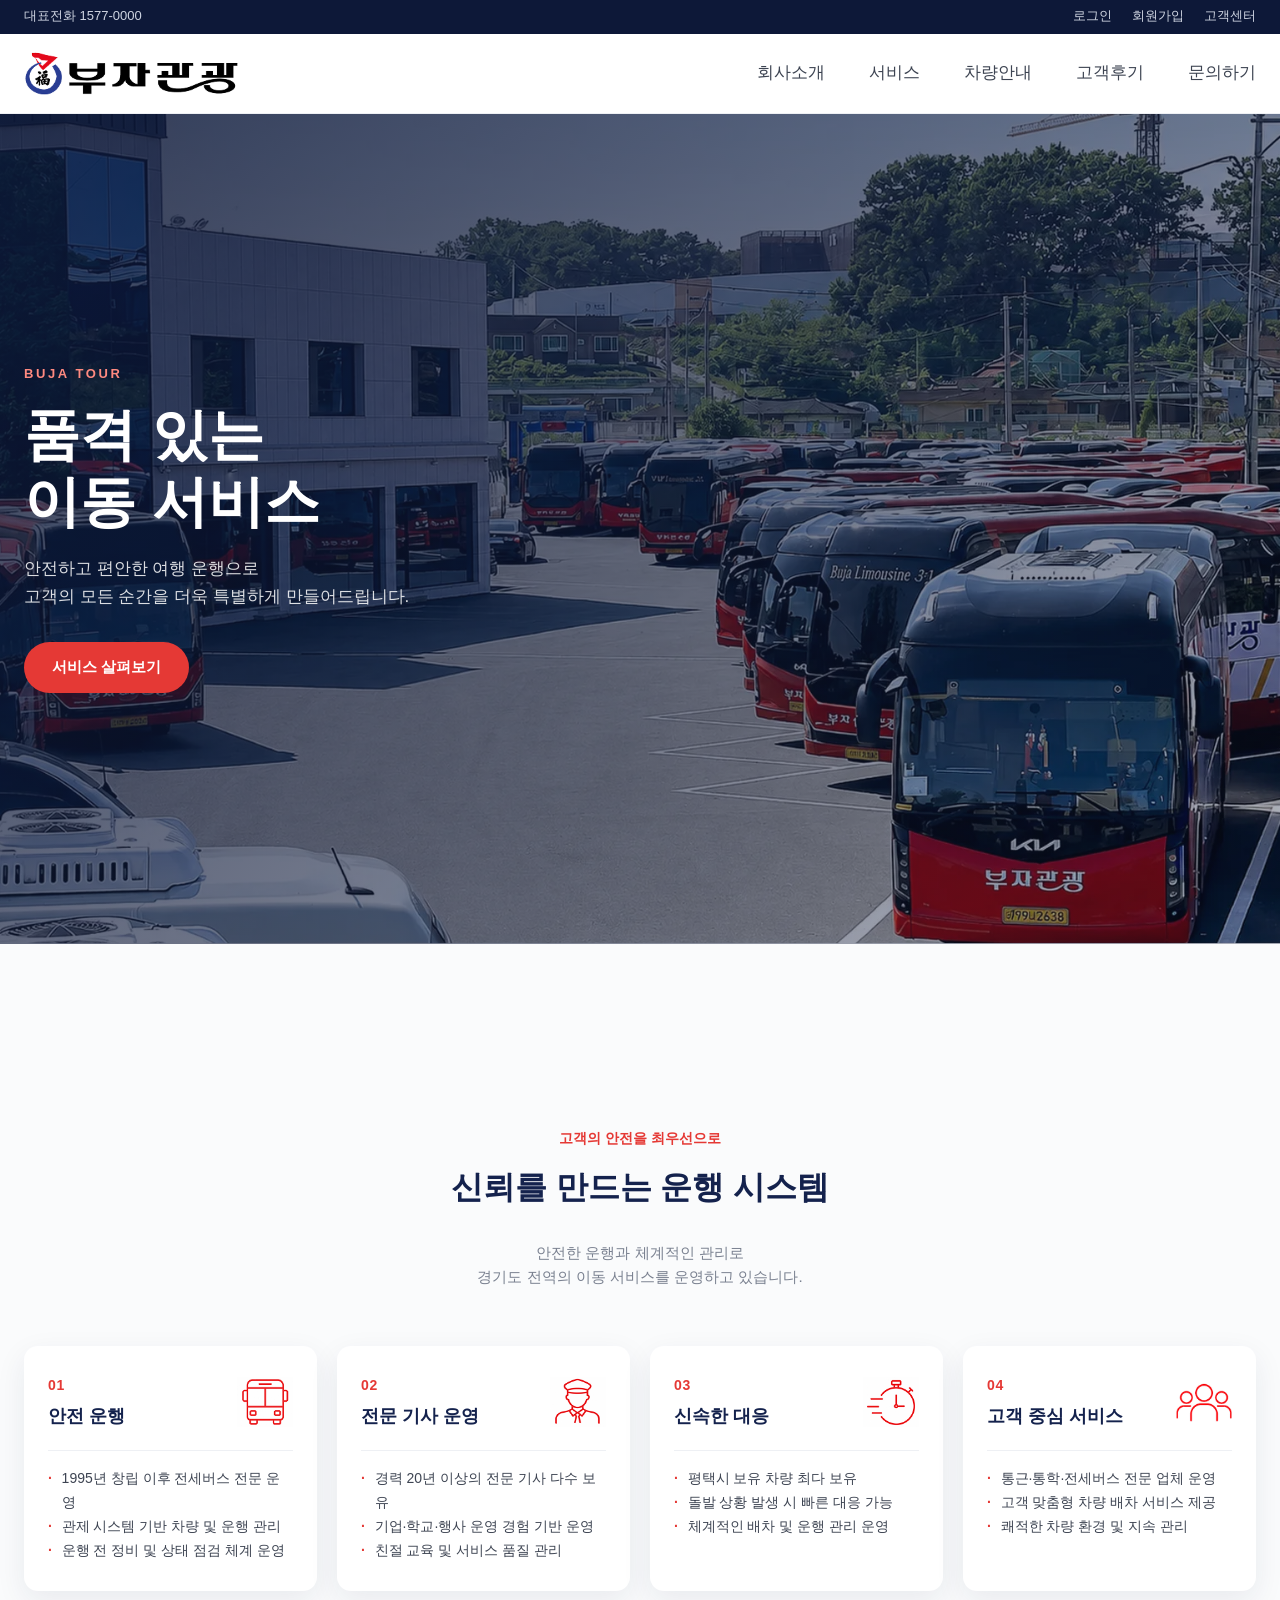
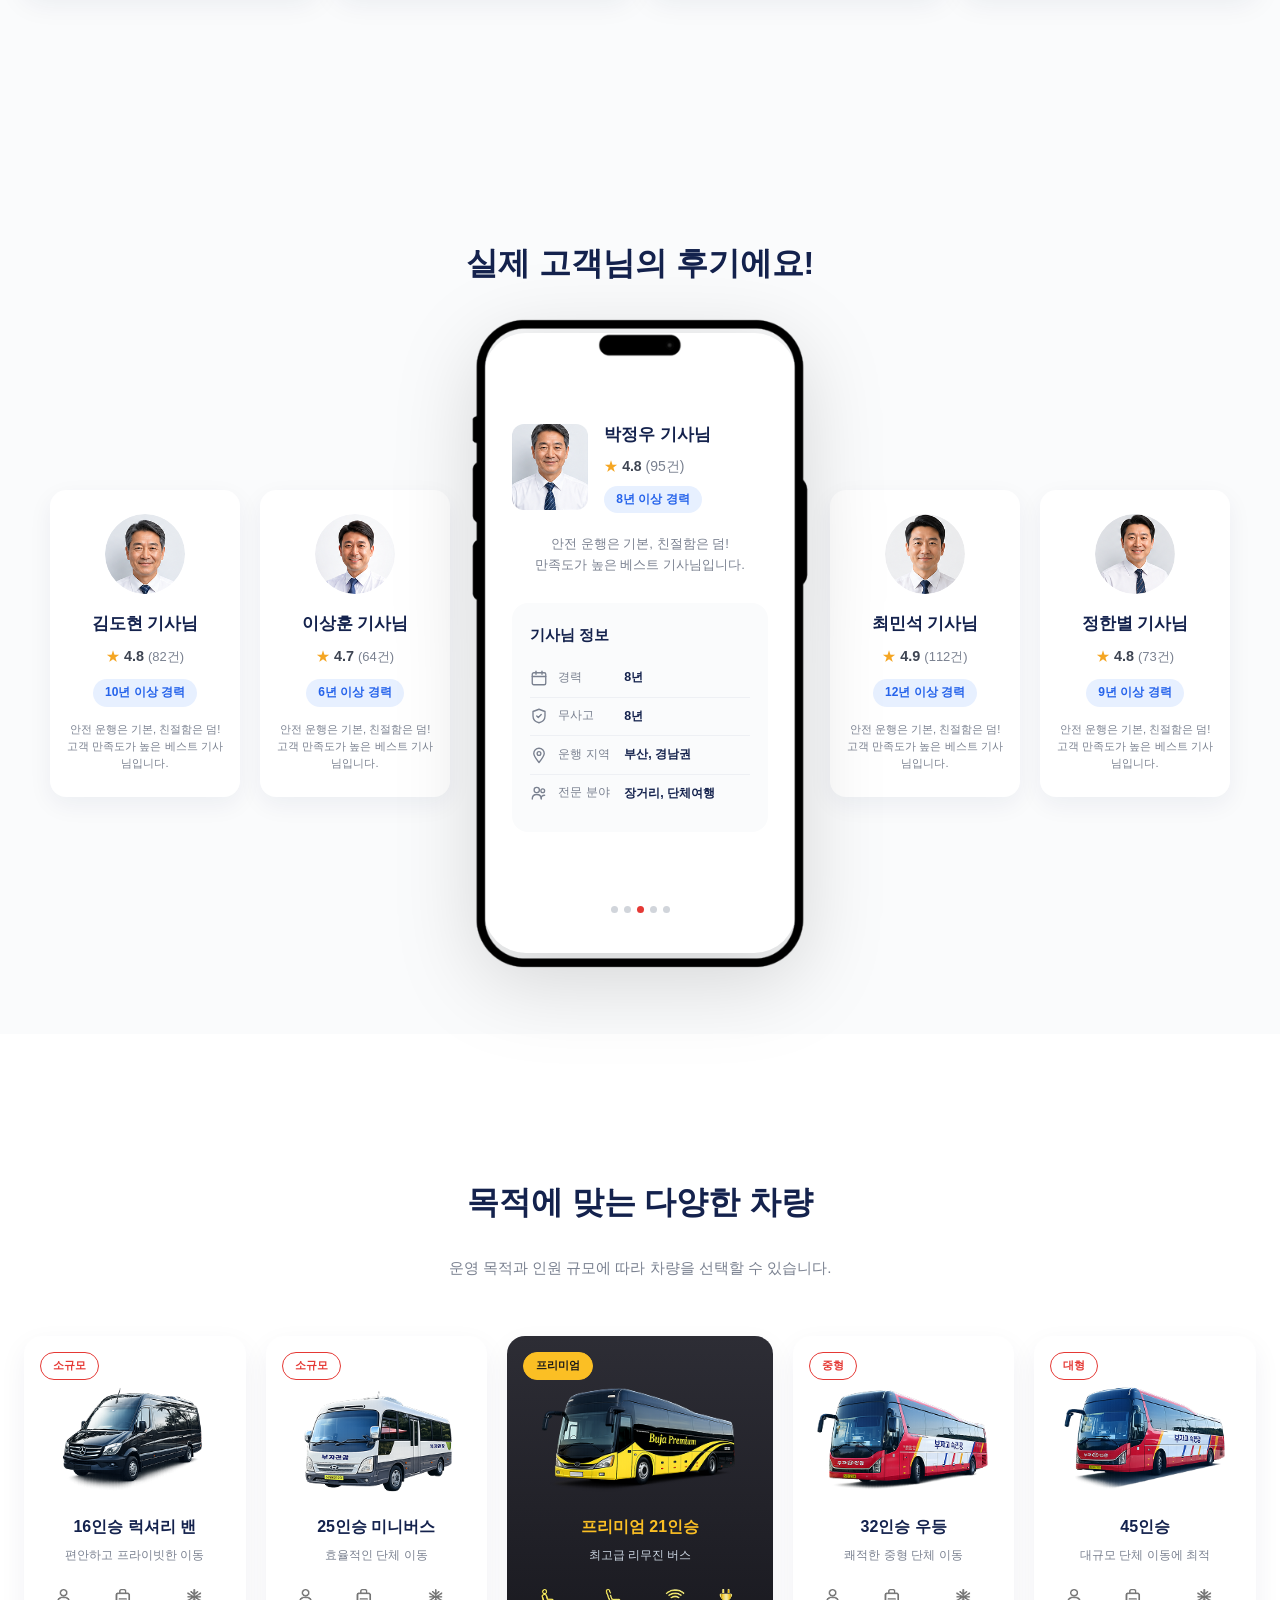
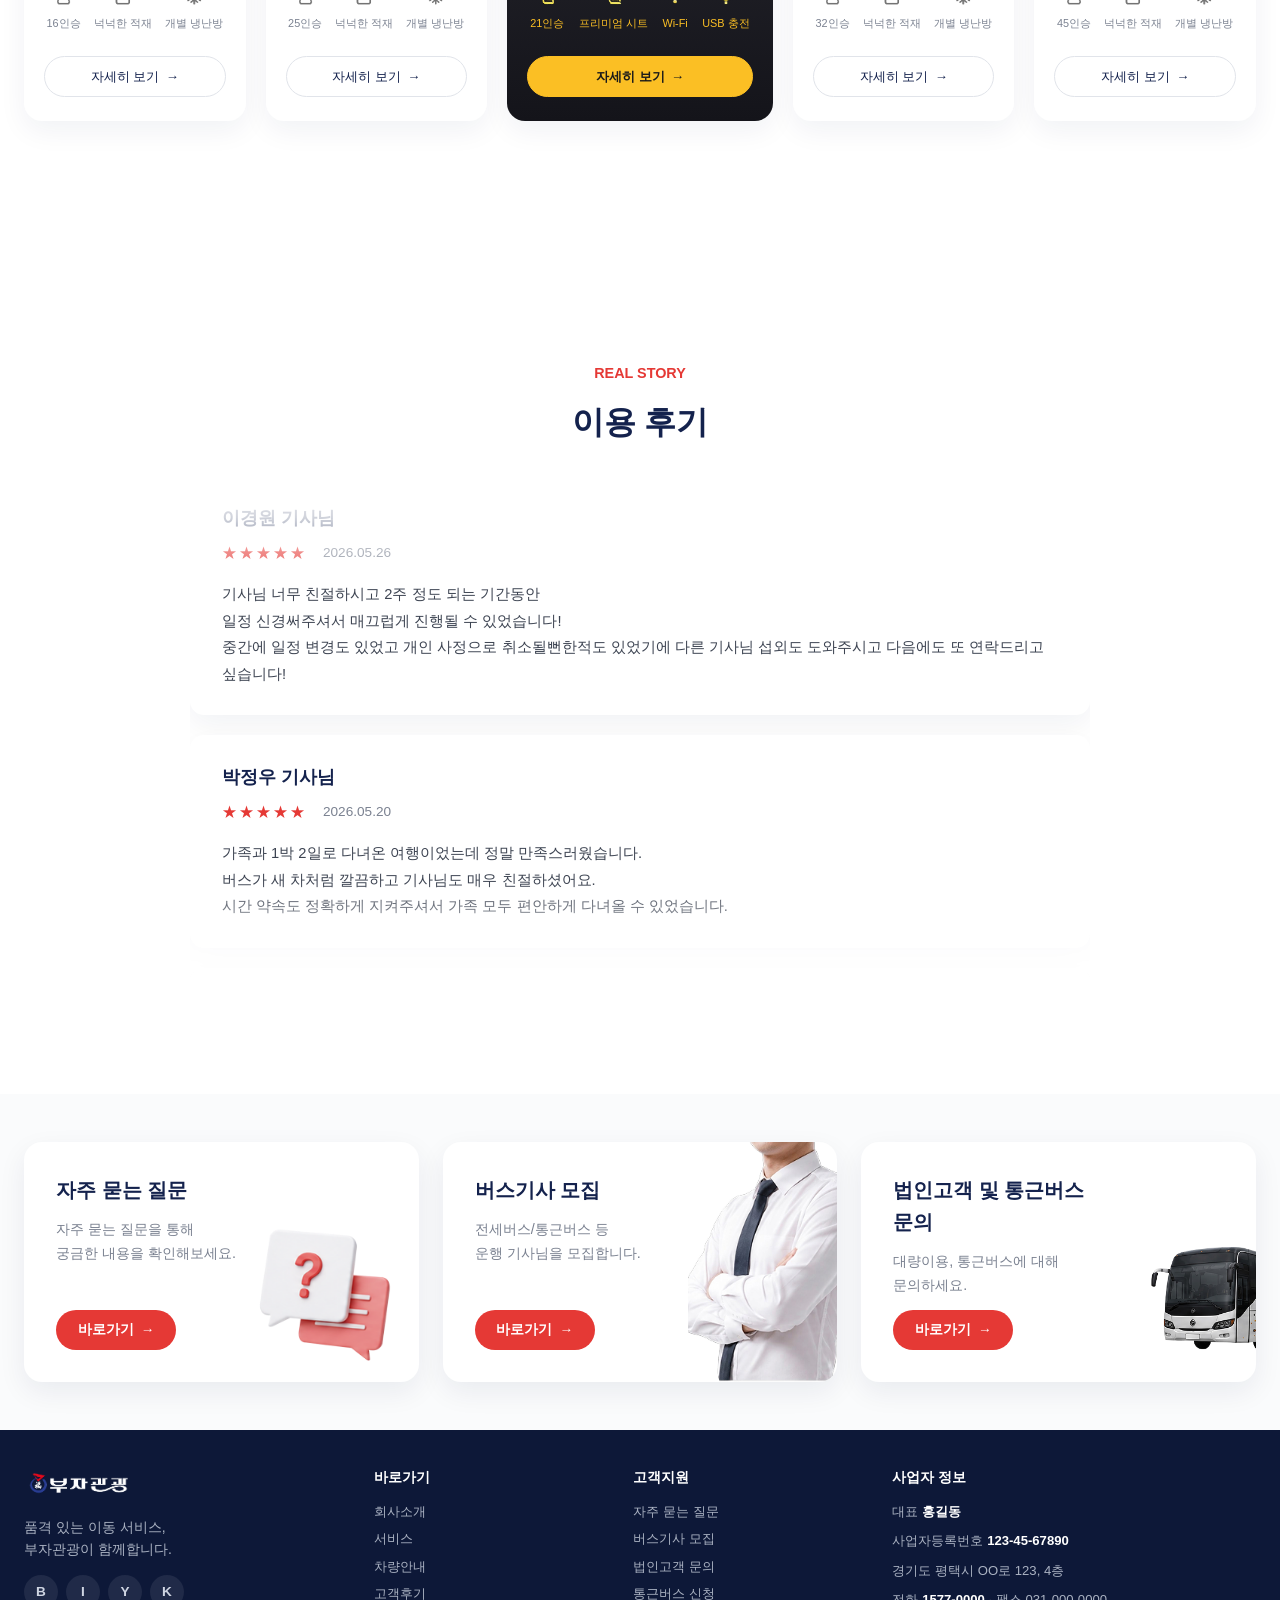
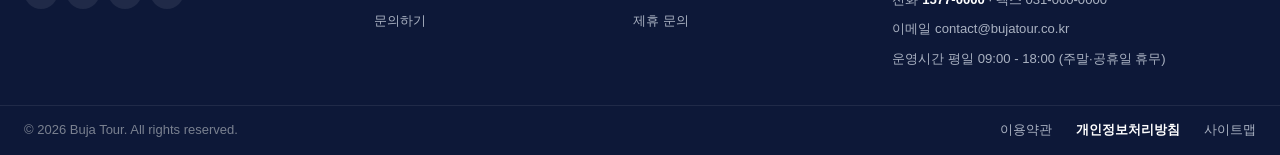
==== index.html @ 46ed63e6 "Optimize images: convert large PNGs to WebP Reduces total image payload from ~7.7MB to ~956KB (~88% " ====
<!DOCTYPE html>
<html lang="ko">
<head>
  <meta charset="UTF-8">
  <meta name="viewport" content="width=device-width, initial-scale=1.0">
  <title>부자관광 | 품격 있는 이동 서비스</title>
  <link rel="stylesheet" href="css/style.css">
</head>
<body>

  <!-- Top utility bar -->
  <div class="topbar">
    <div class="topbar__inner">
      <span class="topbar__phone">대표전화 1577-0000</span>
      <ul class="topbar__menu">
        <li><a href="login.html">로그인</a></li>
        <li><a href="signup.html">회원가입</a></li>
        <li><a href="#">고객센터</a></li>
      </ul>
    </div>
  </div>

  <!-- Main header / Nav -->
  <header class="site-header">
    <div class="site-header__inner">
      <a href="index.html" class="site-header__brand">
        <img src="assets/logo_img.png" alt="부자관광">
      </a>
      <nav class="nav">
        <ul class="nav__menu">
          <li><a href="about.html" class="nav__link">회사소개</a></li>
          <li><a href="#service" class="nav__link">서비스</a></li>
          <li><a href="#fleet" class="nav__link">차량안내</a></li>
          <li><a href="#review" class="nav__link">고객후기</a></li>
          <li><a href="contact.html" class="nav__link">문의하기</a></li>
        </ul>
      </nav>
    </div>
  </header>

  <main>
    <!-- 1) Hero -->
    <section class="hero" id="about">
      <div class="hero__bg">
        <img src="assets/hero_img.webp" alt="">
      </div>
      <div class="hero__overlay"></div>
      <div class="hero__content">
        <p class="hero__eyebrow">BUJA TOUR</p>
        <h1 class="hero__title">품격 있는 <br>이동 서비스</h1>
        <p class="hero__subtitle">
          안전하고 편안한 여행 운행으로<br>
          고객의 모든 순간을 더욱 특별하게 만들어드립니다.
        </p>
        <a href="#service" class="btn btn--primary">서비스 살펴보기</a>
      </div>
    </section>

    <!-- 2) System / Trust -->
    <section class="section section--light" id="service">
      <div class="container">
        <p class="section__eyebrow">고객의 안전을 최우선으로</p>
        <h2 class="section__title">신뢰를 만드는 운행 시스템</h2>
        <p class="section__lead">
          안전한 운행과 체계적인 관리로<br>
          경기도 전역의 이동 서비스를 운영하고 있습니다.
        </p>

        <div class="features">
          <article class="feature">
            <div class="feature__head">
              <div>
                <span class="feature__num">01</span>
                <h3 class="feature__title">안전 운행</h3>
              </div>
              <img class="feature__icon" src="assets/icon_1.png" alt="">
            </div>
            <ul class="feature__list">
              <li>1995년 창립 이후 전세버스 전문 운영</li>
              <li>관제 시스템 기반 차량 및 운행 관리</li>
              <li>운행 전 정비 및 상태 점검 체계 운영</li>
            </ul>
          </article>

          <article class="feature">
            <div class="feature__head">
              <div>
                <span class="feature__num">02</span>
                <h3 class="feature__title">전문 기사 운영</h3>
              </div>
              <img class="feature__icon" src="assets/icon_2.png" alt="">
            </div>
            <ul class="feature__list">
              <li>경력 20년 이상의 전문 기사 다수 보유</li>
              <li>기업·학교·행사 운영 경험 기반 운영</li>
              <li>친절 교육 및 서비스 품질 관리</li>
            </ul>
          </article>

          <article class="feature">
            <div class="feature__head">
              <div>
                <span class="feature__num">03</span>
                <h3 class="feature__title">신속한 대응</h3>
              </div>
              <img class="feature__icon" src="assets/icon_3.png" alt="">
            </div>
            <ul class="feature__list">
              <li>평택시 보유 차량 최다 보유</li>
              <li>돌발 상황 발생 시 빠른 대응 가능</li>
              <li>체계적인 배차 및 운행 관리 운영</li>
            </ul>
          </article>

          <article class="feature">
            <div class="feature__head">
              <div>
                <span class="feature__num">04</span>
                <h3 class="feature__title">고객 중심 서비스</h3>
              </div>
              <img class="feature__icon" src="assets/icon_4.png" alt="">
            </div>
            <ul class="feature__list">
              <li>통근·통학·전세버스 전문 업체 운영</li>
              <li>고객 맞춤형 차량 배차 서비스 제공</li>
              <li>쾌적한 차량 환경 및 지속 관리</li>
            </ul>
          </article>
        </div>
      </div>
    </section>

    <!-- 3) Reviews -->
    <section class="section section--light" id="drivers">
      <div class="container">
        <h2 class="section__title">실제 고객님의 후기에요!</h2>

        <div class="drivers" data-drivers>
          <article class="driver-card" data-side="0">
            <img class="driver-card__avatar" alt="">
            <h3 class="driver-card__name"></h3>
            <div class="driver-card__rating"></div>
            <span class="driver-card__badge"></span>
            <p class="driver-card__text"></p>
          </article>

          <article class="driver-card" data-side="1">
            <img class="driver-card__avatar" alt="">
            <h3 class="driver-card__name"></h3>
            <div class="driver-card__rating"></div>
            <span class="driver-card__badge"></span>
            <p class="driver-card__text"></p>
          </article>

          <div class="phone" data-phone>
            <img class="phone__frame" src="assets/mockup.png" alt="">
            <div class="phone__screen">
              <div class="phone__top">
                <img class="phone__avatar" alt="">
                <div class="phone__info">
                  <h3 class="phone__name"></h3>
                  <div class="phone__rating"></div>
                  <span class="phone__badge"></span>
                </div>
              </div>
              <p class="phone__desc"></p>

              <div class="phone__details">
                <h4 class="phone__details-title">기사님 정보</h4>
                <ul class="phone__list">
                  <li>
                    <svg viewBox="0 0 24 24" fill="none" stroke="currentColor" stroke-width="1.8" stroke-linecap="round" stroke-linejoin="round"><rect x="3" y="5" width="18" height="16" rx="2"/><line x1="3" y1="10" x2="21" y2="10"/><line x1="8" y1="3" x2="8" y2="7"/><line x1="16" y1="3" x2="16" y2="7"/></svg>
                    <span class="label">경력</span>
                    <strong class="value" data-detail="career"></strong>
                  </li>
                  <li>
                    <svg viewBox="0 0 24 24" fill="none" stroke="currentColor" stroke-width="1.8" stroke-linecap="round" stroke-linejoin="round"><path d="M12 3 L20 6 V12 C20 17, 16 20, 12 21 C8 20, 4 17, 4 12 V6 Z"/><polyline points="9 12 11 14 15 10"/></svg>
                    <span class="label">무사고</span>
                    <strong class="value" data-detail="accident"></strong>
                  </li>
                  <li>
                    <svg viewBox="0 0 24 24" fill="none" stroke="currentColor" stroke-width="1.8" stroke-linecap="round" stroke-linejoin="round"><path d="M12 22 C8 17, 5 13, 5 10 A7 7 0 0 1 19 10 C19 13, 16 17, 12 22 Z"/><circle cx="12" cy="10" r="2.5"/></svg>
                    <span class="label">운행 지역</span>
                    <strong class="value" data-detail="area"></strong>
                  </li>
                  <li>
                    <svg viewBox="0 0 24 24" fill="none" stroke="currentColor" stroke-width="1.8" stroke-linecap="round" stroke-linejoin="round"><circle cx="9" cy="8" r="3.5"/><path d="M3 20 C3 16, 5 14, 9 14 C13 14, 15 16, 15 20"/><circle cx="17" cy="9" r="2.5"/><path d="M15 19 C15 16.5, 17 15, 19.5 15"/></svg>
                    <span class="label">전문 분야</span>
                    <strong class="value" data-detail="field"></strong>
                  </li>
                </ul>
              </div>

              <div class="phone__dots" data-dots></div>
            </div>
          </div>

          <article class="driver-card" data-side="2">
            <img class="driver-card__avatar" alt="">
            <h3 class="driver-card__name"></h3>
            <div class="driver-card__rating"></div>
            <span class="driver-card__badge"></span>
            <p class="driver-card__text"></p>
          </article>

          <article class="driver-card" data-side="3">
            <img class="driver-card__avatar" alt="">
            <h3 class="driver-card__name"></h3>
            <div class="driver-card__rating"></div>
            <span class="driver-card__badge"></span>
            <p class="driver-card__text"></p>
          </article>
        </div>
      </div>
    </section>

    <!-- 4) Fleet -->
    <section class="section" id="fleet">
      <div class="container">
        <h2 class="section__title">목적에 맞는 다양한 차량</h2>
        <p class="section__lead">운영 목적과 인원 규모에 따라 차량을 선택할 수 있습니다.</p>

        <div class="fleet">
          <article class="vehicle">
            <span class="vehicle__tag">소규모</span>
            <div class="vehicle__img"><img src="assets/car_1.png" alt=""></div>
            <h3 class="vehicle__name">16인승 럭셔리 밴</h3>
            <p class="vehicle__desc">편안하고 프라이빗한 이동</p>
            <ul class="vehicle__specs">
              <li><img src="assets/car_icon1.png" alt=""><span>16인승</span></li>
              <li><img src="assets/car_icon2.png" alt=""><span>넉넉한 적재</span></li>
              <li><img src="assets/car_icon3.png" alt=""><span>개별 냉난방</span></li>
            </ul>
            <a href="vehicles.html?v=16" class="vehicle__btn">자세히 보기</a>
          </article>

          <article class="vehicle">
            <span class="vehicle__tag">소규모</span>
            <div class="vehicle__img"><img src="assets/car_1-1.png" alt=""></div>
            <h3 class="vehicle__name">25인승 미니버스</h3>
            <p class="vehicle__desc">효율적인 단체 이동</p>
            <ul class="vehicle__specs">
              <li><img src="assets/car_icon1.png" alt=""><span>25인승</span></li>
              <li><img src="assets/car_icon2.png" alt=""><span>넉넉한 적재</span></li>
              <li><img src="assets/car_icon3.png" alt=""><span>개별 냉난방</span></li>
            </ul>
            <a href="vehicles.html?v=25" class="vehicle__btn">자세히 보기</a>
          </article>

          <!-- Featured premium card -->
          <article class="vehicle vehicle--featured">
            <span class="vehicle__tag vehicle__tag--featured">프리미엄</span>
            <div class="vehicle__img"><img src="assets/car_3.png" alt=""></div>
            <h3 class="vehicle__name">프리미엄 21인승</h3>
            <p class="vehicle__desc">최고급 리무진 버스</p>
            <ul class="vehicle__specs">
              <li><img src="assets/car_icon4.png" alt=""><span>21인승</span></li>
              <li><img src="assets/car_icon5.png" alt=""><span>프리미엄 시트</span></li>
              <li><img src="assets/car_icon6.png" alt=""><span>Wi-Fi</span></li>
              <li><img src="assets/car_icon7.png" alt=""><span>USB 충전</span></li>
            </ul>
            <a href="vehicles.html?v=pr" class="vehicle__btn vehicle__btn--featured">자세히 보기</a>
          </article>

          <article class="vehicle">
            <span class="vehicle__tag">중형</span>
            <div class="vehicle__img"><img src="assets/car_4-1.png" alt=""></div>
            <h3 class="vehicle__name">32인승 우등</h3>
            <p class="vehicle__desc">쾌적한 중형 단체 이동</p>
            <ul class="vehicle__specs">
              <li><img src="assets/car_icon1.png" alt=""><span>32인승</span></li>
              <li><img src="assets/car_icon2.png" alt=""><span>넉넉한 적재</span></li>
              <li><img src="assets/car_icon3.png" alt=""><span>개별 냉난방</span></li>
            </ul>
            <a href="vehicles.html?v=32" class="vehicle__btn">자세히 보기</a>
          </article>

          <article class="vehicle">
            <span class="vehicle__tag">대형</span>
            <div class="vehicle__img"><img src="assets/car_4.png" alt=""></div>
            <h3 class="vehicle__name">45인승</h3>
            <p class="vehicle__desc">대규모 단체 이동에 최적</p>
            <ul class="vehicle__specs">
              <li><img src="assets/car_icon1.png" alt=""><span>45인승</span></li>
              <li><img src="assets/car_icon2.png" alt=""><span>넉넉한 적재</span></li>
              <li><img src="assets/car_icon3.png" alt=""><span>개별 냉난방</span></li>
            </ul>
            <a href="vehicles.html?v=45" class="vehicle__btn">자세히 보기</a>
          </article>
        </div>
      </div>
    </section>

    <!-- 5) Real story slider -->
    <section class="section" id="review">
      <div class="container">
        <p class="section__eyebrow">REAL STORY</p>
        <h2 class="section__title">이용 후기</h2>

        <div class="story-marquee">
          <div class="story-marquee__track" data-story-track></div>
        </div>
      </div>
    </section>

    <!-- 6) CTA cards -->
    <section class="section section--light section--compact">
      <div class="container">
        <div class="cta-grid">
          <a href="#" class="cta-card cta-card--faq">
            <div class="cta-card__body">
              <h3 class="cta-card__title">자주 묻는 질문</h3>
              <p class="cta-card__text">자주 묻는 질문을 통해<br>궁금한 내용을 확인해보세요.</p>
              <span class="cta-card__btn">바로가기</span>
            </div>
            <img src="assets/box_icon_1.png" alt="" class="cta-card__img">
          </a>

          <a href="#" class="cta-card cta-card--driver">
            <div class="cta-card__body">
              <h3 class="cta-card__title">버스기사 모집</h3>
              <p class="cta-card__text">전세버스/통근버스 등<br>운행 기사님을 모집합니다.</p>
              <span class="cta-card__btn">바로가기</span>
            </div>
            <img src="assets/box_icon_2.png" alt="" class="cta-card__img">
          </a>

          <a href="#" class="cta-card cta-card--corp">
            <div class="cta-card__body">
              <h3 class="cta-card__title">법인고객 및 통근버스 문의</h3>
              <p class="cta-card__text">대량이용, 통근버스에 대해<br>문의하세요.</p>
              <span class="cta-card__btn">바로가기</span>
            </div>
            <img src="assets/box_icon_3.png" alt="" class="cta-card__img">
          </a>
        </div>
      </div>
    </section>
  </main>

  <!-- Footer -->
  <footer class="site-footer">
    <div class="container site-footer__inner">
      <div class="site-footer__brand">
        <img src="assets/footer_logo.png" alt="부자관광" class="site-footer__logo">
        <p class="site-footer__tagline">품격 있는 이동 서비스,<br>부자관광이 함께합니다.</p>
        <div class="site-footer__social">
          <a href="#" aria-label="블로그">B</a>
          <a href="#" aria-label="인스타그램">I</a>
          <a href="#" aria-label="유튜브">Y</a>
          <a href="#" aria-label="카카오톡">K</a>
        </div>
      </div>

      <div class="site-footer__col">
        <h4>바로가기</h4>
        <ul>
          <li><a href="#about">회사소개</a></li>
          <li><a href="#service">서비스</a></li>
          <li><a href="#fleet">차량안내</a></li>
          <li><a href="#review">고객후기</a></li>
          <li><a href="contact.html">문의하기</a></li>
        </ul>
      </div>

      <div class="site-footer__col">
        <h4>고객지원</h4>
        <ul>
          <li><a href="#">자주 묻는 질문</a></li>
          <li><a href="#">버스기사 모집</a></li>
          <li><a href="#">법인고객 문의</a></li>
          <li><a href="#">통근버스 신청</a></li>
          <li><a href="#">제휴 문의</a></li>
        </ul>
      </div>

      <div class="site-footer__col site-footer__col--info">
        <h4>사업자 정보</h4>
        <ul class="site-footer__info">
          <li>대표 <strong>홍길동</strong></li>
          <li>사업자등록번호 <strong>123-45-67890</strong></li>
          <li>경기도 평택시 OO로 123, 4층</li>
          <li>전화 <strong>1577-0000</strong> · 팩스 031-000-0000</li>
          <li>이메일 contact@bujatour.co.kr</li>
          <li>운영시간 평일 09:00 - 18:00 (주말·공휴일 휴무)</li>
        </ul>
      </div>
    </div>

    <div class="site-footer__bottom">
      <div class="container site-footer__bottom-inner">
        <p>&copy; <span id="year"></span> Buja Tour. All rights reserved.</p>
        <ul class="site-footer__bottom-menu">
          <li><a href="#">이용약관</a></li>
          <li><a href="#"><strong>개인정보처리방침</strong></a></li>
          <li><a href="#">사이트맵</a></li>
        </ul>
      </div>
    </div>
  </footer>

  <script src="js/main.js"></script>
</body>
</html>
---- css/style.css ----
:root {
  --navy: #14224d;
  --navy-dark: #0d1838;
  --red: #e53935;
  --red-dark: #c62828;
  --blue: #1e88e5;
  --gray-50: #fafbfc;
  --gray-100: #eef0f4;
  --gray-200: #e1e4ea;
  --gray-500: #7a8190;
  --gray-700: #3d4452;
  --text: #1a1f2e;
  --max-width: 1280px;
  --radius: 14px;
  --shadow-sm: 0 2px 6px rgba(0, 0, 0, 0.04);
  --shadow-md: 0 10px 30px rgba(20, 34, 77, 0.08);
}

* { box-sizing: border-box; }
html, body { margin: 0; padding: 0; }

body {
  font-family: "Noto Sans KR", -apple-system, BlinkMacSystemFont, "Segoe UI", Roboto, sans-serif;
  color: var(--text);
  background: #fff;
  line-height: 1.6;
  -webkit-font-smoothing: antialiased;
}

img { max-width: 100%; display: block; }
a { color: inherit; text-decoration: none; }
ul { list-style: none; margin: 0; padding: 0; }

.container {
  max-width: var(--max-width);
  margin: 0 auto;
  padding: 0 1.5rem;
  width: 100%;
}

/* ========== Topbar ========== */
.topbar {
  background: var(--navy-dark);
  color: #cfd5e2;
  font-size: 0.8125rem;
}
.topbar__inner {
  max-width: var(--max-width);
  margin: 0 auto;
  padding: 0.4rem 1.5rem;
  display: flex;
  justify-content: space-between;
  align-items: center;
}
.topbar__menu { display: flex; gap: 1.25rem; }
.topbar__menu a:hover { color: #fff; }

/* ========== Header ========== */
.site-header {
  background: #fff;
  border-bottom: 1px solid var(--gray-100);
  position: sticky;
  top: 0;
  z-index: 10;
}
.site-header__inner {
  max-width: var(--max-width);
  margin: 0 auto;
  padding: 1.1rem 1.5rem;
  display: flex;
  justify-content: space-between;
  align-items: center;
}
.site-header__brand img { height: 44px; }
.nav__menu { display: flex; gap: 2.75rem; }
.nav__link {
  color: var(--gray-700);
  font-weight: 500;
  font-size: 1.05rem;
  padding: 0.35rem 0;
  position: relative;
}
.nav__link:hover { color: var(--navy); }
.nav__link.active { color: var(--navy); font-weight: 700; }

/* Sliding red bar (positioned by JS) */
.nav__menu { position: relative; }
.nav__bar {
  position: absolute;
  bottom: -4px;
  left: 0;
  height: 2px;
  background: var(--red);
  pointer-events: none;
  transform: translateX(0);
  width: 0;
  opacity: 0;
  transition: transform 0.32s cubic-bezier(0.4, 0, 0.2, 1),
              width 0.32s cubic-bezier(0.4, 0, 0.2, 1),
              opacity 0.2s ease;
}
.nav__bar.is-ready { opacity: 1; }

/* Sub-page header: logo left (smaller), nav centered */
.site-header--sub .site-header__inner {
  position: relative;
  justify-content: center;
}
.site-header--sub .site-header__brand {
  position: absolute;
  left: 1.5rem;
  top: 50%;
  transform: translateY(-50%);
}
.site-header--sub .site-header__brand img {
  height: 34px;
}
@media (max-width: 700px) {
  .site-header--sub .site-header__inner {
    flex-direction: column;
    gap: 0.5rem;
  }
  .site-header--sub .site-header__brand {
    position: static;
    transform: none;
  }
}

/* ========== Buttons ========== */
.btn {
  display: inline-block;
  padding: 0.85rem 1.75rem;
  border-radius: 999px;
  font-weight: 600;
  border: none;
  cursor: pointer;
  font-size: 0.95rem;
  transition: transform 0.15s ease, opacity 0.15s ease;
}
.btn--primary { background: var(--red); color: #fff; }
.btn--primary:hover { background: var(--red-dark); transform: translateY(-1px); }

/* ========== Sections — 100vh each ========== */
/* Top bars take ~70px combined; subtract to keep section visually full-screen */
.section,
.hero {
  min-height: calc(100vh - 70px);
  display: flex;
  flex-direction: column;
  justify-content: center;
  padding: 4rem 0;
}
.section--light { background: var(--gray-50); }
.section--compact {
  min-height: auto;
  padding: 3rem 0;
}

/* ========== Hero ========== */
.hero {
  position: relative;
  overflow: hidden;
  color: #fff;
  padding: 0;
}
.hero__bg { position: absolute; inset: 0; }
.hero__bg img { width: 100%; height: 100%; object-fit: cover; }
.hero__overlay {
  position: absolute; inset: 0;
  background: linear-gradient(135deg, rgba(13, 24, 56, 0.85) 0%, rgba(13, 24, 56, 0.55) 60%, rgba(13, 24, 56, 0.3) 100%);
}
.hero__content {
  position: relative;
  max-width: var(--max-width);
  margin: 0 auto;
  padding: 0 1.5rem;
  width: 100%;
}
.hero__eyebrow {
  letter-spacing: 0.2em;
  font-size: 0.8125rem;
  color: #ff8a80;
  margin: 0 0 1rem;
  font-weight: 600;
}
.hero__title {
  font-size: clamp(2rem, 5vw, 3.5rem);
  font-weight: 800;
  margin: 0 0 1.25rem;
  line-height: 1.2;
}
.hero__subtitle {
  font-size: 1.0625rem;
  color: rgba(255, 255, 255, 0.85);
  margin: 0 0 2rem;
}

/* ========== Section heading ========== */
.section__eyebrow {
  text-align: center;
  font-size: 0.9rem;
  color: var(--red);
  font-weight: 600;
  margin: 0 0 0.75rem;
}
.section__title {
  text-align: center;
  font-size: clamp(1.5rem, 2.6vw, 2rem);
  font-weight: 800;
  color: var(--navy);
  margin: 0 0 1.75rem;
}
.section__lead {
  text-align: center;
  color: var(--gray-500);
  margin: 0 0 3.5rem;
  font-size: 0.95rem;
}

/* ========== Features (new style: 4 cards w/ number + line icon) ========== */
.features {
  display: grid;
  grid-template-columns: repeat(4, 1fr);
  gap: 1.25rem;
}
.feature {
  background: #fff;
  border-radius: var(--radius);
  padding: 1.75rem 1.5rem;
  box-shadow: var(--shadow-md);
  transition: transform 0.15s ease;
}
.feature:hover { transform: translateY(-4px); }
.feature__head {
  display: flex;
  justify-content: space-between;
  align-items: flex-start;
  margin-bottom: 1.25rem;
}
.feature__num {
  display: block;
  font-size: 0.875rem;
  font-weight: 700;
  color: var(--red);
  margin-bottom: 0.35rem;
  letter-spacing: 0.05em;
}
.feature__title {
  font-size: 1.125rem;
  font-weight: 700;
  color: var(--navy);
  margin: 0;
}
.feature__icon {
  width: 56px;
  height: 56px;
  object-fit: contain;
  flex-shrink: 0;
}
.feature__list {
  border-top: 1px solid var(--gray-100);
  padding-top: 1rem;
}
.feature__list li {
  position: relative;
  padding-left: 0.85rem;
  font-size: 0.875rem;
  color: var(--gray-700);
  line-height: 1.7;
}
.feature__list li::before {
  content: "·";
  position: absolute;
  left: 0;
  color: var(--red);
  font-weight: 700;
}

/* ========== Reviews (4 side cards + phone center, auto-rotate) ========== */
.drivers {
  display: flex;
  align-items: center;
  justify-content: center;
  gap: 1.25rem;
}
.driver-card {
  background: #fff;
  border-radius: 16px;
  padding: 1.5rem 1rem;
  text-align: center;
  box-shadow: 0 8px 24px rgba(20, 34, 77, 0.06);
  width: 190px;
  flex-shrink: 0;
}

/* Subtle cross-fade on all content during rotation */
.driver-card > *,
.phone__top,
.phone__desc,
.phone__details {
  transition: opacity 0.4s ease;
}
.drivers.is-swapping .driver-card > *,
.drivers.is-swapping .phone__top,
.drivers.is-swapping .phone__desc,
.drivers.is-swapping .phone__details {
  opacity: 0.4;
}
.driver-card__avatar {
  width: 80px;
  height: 80px;
  border-radius: 50%;
  object-fit: cover;
  margin: 0 auto 1rem;
}
.driver-card__name {
  font-size: 1.0625rem;
  font-weight: 700;
  color: var(--navy);
  margin: 0 0 0.5rem;
}
.driver-card__rating {
  font-size: 0.9rem;
  color: var(--gray-700);
  margin-bottom: 0.625rem;
}
.driver-card__rating .star { color: #f5a623; }
.driver-card__rating .count { color: var(--gray-500); font-size: 0.8125rem; }
.driver-card__badge {
  display: inline-block;
  background: #e7f0ff;
  color: #2563eb;
  font-size: 0.75rem;
  font-weight: 600;
  padding: 0.25rem 0.75rem;
  border-radius: 999px;
  margin-bottom: 0.875rem;
}
.driver-card__text {
  font-size: 0.7rem;
  color: var(--gray-500);
  line-height: 1.55;
  margin: 0;
}

/* Phone mockup (PNG frame + inner content) */
.phone {
  position: relative;
  width: 340px;
  flex-shrink: 0;
  filter: drop-shadow(0 20px 40px rgba(0, 0, 0, 0.15));
}
.phone__frame {
  width: 100%;
  height: auto;
  display: block;
  position: relative;
  z-index: 2;
  pointer-events: none;
}
.phone__screen {
  position: absolute;
  top: 2.5%;
  left: 4.2%;
  right: 4.2%;
  bottom: 2.5%;
  padding: 88px 28px 40px;
  overflow: hidden;
  z-index: 1;
  display: flex;
  flex-direction: column;
  background: #fff;
  border-radius: 42px;
}
.phone__top {
  display: flex;
  gap: 1rem;
  align-items: center;
  margin-bottom: 1.25rem;
}
.phone__avatar {
  width: 76px;
  height: 86px;
  border-radius: 12px;
  object-fit: cover;
  flex-shrink: 0;
}
.phone__info { flex: 1; min-width: 0; }
.phone__name {
  font-size: 1.0625rem;
  font-weight: 700;
  color: var(--navy);
  margin: 0 0 0.4rem;
}
.phone__rating {
  font-size: 0.875rem;
  color: var(--gray-700);
  margin-bottom: 0.5rem;
}
.phone__rating .star { color: #f5a623; }
.phone__rating .count { color: var(--gray-500); }
.phone__badge {
  display: inline-block;
  background: #e7f0ff;
  color: #2563eb;
  font-size: 0.75rem;
  font-weight: 600;
  padding: 0.25rem 0.75rem;
  border-radius: 999px;
}
.phone__desc {
  font-size: 0.82rem;
  color: var(--gray-500);
  line-height: 1.6;
  margin: 0 0 1.75rem;
  text-align: center;
}
.phone__details {
  background: var(--gray-50);
  border-radius: 16px;
  padding: 1.25rem 1.125rem;
}
.phone__details-title {
  font-size: 0.95rem;
  color: var(--navy);
  font-weight: 700;
  margin: 0 0 1rem;
}
.phone__list li {
  display: grid;
  grid-template-columns: 20px 58px 1fr;
  align-items: center;
  gap: 0.5rem;
  padding: 0.55rem 0;
  font-size: 0.78rem;
  border-top: 1px solid var(--gray-100);
}
.phone__list .value {
  word-break: keep-all;
  line-height: 1.4;
}
.phone__list li:first-child { border-top: none; padding-top: 0.25rem; }
.phone__list svg {
  width: 18px;
  height: 18px;
  color: var(--gray-500);
}
.phone__list .label { color: var(--gray-500); }
.phone__list .value { color: var(--navy); font-weight: 600; }

.phone__dots {
  display: flex;
  justify-content: center;
  gap: 6px;
  margin-top: auto;
  padding-top: 1.25rem;
}
.phone__dots span {
  width: 7px;
  height: 7px;
  border-radius: 50%;
  background: #d1d5db;
  transition: background 0.4s ease;
}
.phone__dots .active {
  background: var(--red);
}

/* ========== Fleet ========== */
.fleet {
  display: grid;
  grid-template-columns: 1fr 1fr 1.2fr 1fr 1fr;
  gap: 1.25rem;
  align-items: stretch;
}
.vehicle {
  position: relative;
  background: #fff;
  border-radius: 18px;
  padding: 2.25rem 1.25rem 1.5rem;
  text-align: center;
  box-shadow: 0 10px 28px rgba(20, 34, 77, 0.06);
  display: flex;
  flex-direction: column;
  transition: transform 0.15s ease;
}
.vehicle:hover { transform: translateY(-4px); }
.vehicle__tag {
  position: absolute;
  top: 1rem;
  left: 1rem;
  padding: 0.25rem 0.75rem;
  border: 1px solid var(--red);
  color: var(--red);
  background: #fff;
  border-radius: 999px;
  font-size: 0.7rem;
  font-weight: 600;
}
.vehicle__img {
  height: 110px;
  display: flex;
  align-items: center;
  justify-content: center;
  margin: 0.75rem 0 1.25rem;
}
.vehicle__img img { max-height: 110px; width: auto; }
.vehicle__name {
  font-size: 1rem;
  font-weight: 700;
  color: var(--navy);
  margin: 0 0 0.4rem;
}
.vehicle__desc {
  font-size: 0.78rem;
  color: var(--gray-500);
  margin: 0 0 1.25rem;
}
.vehicle__specs {
  display: flex;
  justify-content: space-around;
  gap: 0.5rem;
  margin-bottom: 1.5rem;
}
.vehicle__specs li {
  display: flex;
  flex-direction: column;
  align-items: center;
  gap: 0.4rem;
  font-size: 0.68rem;
  color: var(--gray-500);
}
.vehicle__specs li span {
  white-space: nowrap;
}
.vehicle__specs img {
  width: 22px;
  height: 22px;
  object-fit: contain;
  filter: brightness(0) opacity(0.55);
}
.vehicle__btn {
  margin-top: auto;
  display: flex;
  align-items: center;
  justify-content: center;
  gap: 0.4rem;
  padding: 0.55rem 1rem;
  border: 1px solid var(--gray-200);
  border-radius: 999px;
  color: var(--navy);
  font-size: 0.82rem;
  font-weight: 500;
  background: #fff;
  transition: background 0.15s ease, border-color 0.15s ease;
}
.vehicle__btn::after {
  content: "→";
  font-size: 1em;
  line-height: 1;
  transition: transform 0.2s ease;
}
.vehicle__btn:hover {
  background: var(--gray-50);
  border-color: var(--gray-500);
}
.vehicle__btn:hover::after {
  transform: translateX(4px);
}

/* Featured (dark premium) */
.vehicle--featured {
  background: linear-gradient(180deg, #2d2d35 0%, #14141a 100%);
  color: #fff;
}
.vehicle__tag--featured {
  background: #fbbf24;
  border-color: #fbbf24;
  color: #1a1a1a;
}
.vehicle--featured .vehicle__name { color: #fbbf24; }
.vehicle--featured .vehicle__desc { color: #cbd5e1; }
.vehicle--featured .vehicle__specs li { color: #fbbf24; }
.vehicle--featured .vehicle__specs img {
  filter: none;
}
.vehicle__btn--featured {
  background: #fbbf24;
  border-color: #fbbf24;
  color: #1a1a1a;
  font-weight: 700;
}
.vehicle__btn--featured:hover {
  background: #f59e0b;
  border-color: #f59e0b;
}

/* ========== Real story marquee (vertical infinite scroll) ========== */
.story-marquee {
  position: relative;
  max-width: 900px;
  margin: 0 auto;
  height: 520px;
  overflow: hidden;
  -webkit-mask-image: linear-gradient(
    to bottom,
    transparent 0%,
    rgba(0, 0, 0, 0.2) 8%,
    #000 22%,
    #000 78%,
    rgba(0, 0, 0, 0.2) 92%,
    transparent 100%
  );
          mask-image: linear-gradient(
    to bottom,
    transparent 0%,
    rgba(0, 0, 0, 0.2) 8%,
    #000 22%,
    #000 78%,
    rgba(0, 0, 0, 0.2) 92%,
    transparent 100%
  );
}
.story-marquee__track {
  display: flex;
  flex-direction: column;
  gap: 1.25rem;
  animation: story-scroll 28s linear infinite;
  will-change: transform;
}
@keyframes story-scroll {
  from { transform: translateY(0); }
  to   { transform: translateY(-50%); }
}
.story-marquee:hover .story-marquee__track {
  animation-play-state: paused;
}

.story-card {
  background: #fff;
  border-radius: 14px;
  padding: 1.75rem 2rem;
  box-shadow: 0 10px 30px rgba(20, 34, 77, 0.06);
  flex-shrink: 0;
}
.story-card__name {
  font-size: 1.125rem;
  font-weight: 700;
  color: var(--navy);
  margin: 0 0 0.5rem;
}
.story-card__meta {
  display: flex;
  align-items: center;
  gap: 1rem;
  margin-bottom: 1rem;
}
.story-card__stars {
  color: var(--red);
  letter-spacing: 2px;
  font-size: 0.95rem;
}
.story-card__date {
  color: var(--gray-500);
  font-size: 0.85rem;
}
.story-card__text {
  margin: 0;
  color: var(--gray-700);
  line-height: 1.8;
  font-size: 0.92rem;
  white-space: pre-line;
}

/* ========== CTA cards (white card + floating product image) ========== */
.cta-grid {
  display: grid;
  grid-template-columns: repeat(3, 1fr);
  gap: 1.5rem;
}
.cta-card {
  position: relative;
  background: #fff;
  border-radius: 18px;
  padding: 2rem;
  min-height: 240px;
  box-shadow: 0 10px 28px rgba(20, 34, 77, 0.07);
  overflow: hidden;
  color: var(--text);
  transition: transform 0.15s ease, box-shadow 0.15s ease;
}
.cta-card:hover {
  transform: translateY(-4px);
  box-shadow: 0 16px 36px rgba(20, 34, 77, 0.1);
}
.cta-card__body {
  position: relative;
  z-index: 1;
  max-width: 60%;
  display: flex;
  flex-direction: column;
  height: 100%;
}
.cta-card__title {
  margin: 0 0 0.75rem;
  font-size: 1.25rem;
  font-weight: 700;
  color: var(--navy);
}
.cta-card__text {
  margin: 0;
  font-size: 0.9rem;
  color: var(--gray-500);
  line-height: 1.65;
}
.cta-card__btn {
  align-self: flex-start;
  margin-top: auto;
  display: inline-flex;
  align-items: center;
  gap: 0.45rem;
  background: var(--red);
  color: #fff;
  padding: 0.55rem 1.35rem;
  border-radius: 999px;
  font-size: 0.85rem;
  font-weight: 600;
  transition: background 0.15s ease;
}
.cta-card__btn::after {
  content: "→";
  font-size: 1em;
  line-height: 1;
  transition: transform 0.2s ease;
}
.cta-card:hover .cta-card__btn { background: var(--red-dark); }
.cta-card:hover .cta-card__btn::after { transform: translateX(4px); }

.cta-card__img {
  position: absolute;
  right: 0;
  bottom: 0;
  max-height: 200px;
  max-width: 50%;
  object-fit: contain;
  object-position: right bottom;
  pointer-events: none;
  z-index: 0;
}

/* Per-card image size/position tweaks */
.cta-card--faq .cta-card__img {
  max-height: 150px;
  right: 16px;
  bottom: 16px;
}
.cta-card--driver .cta-card__img {
  top: 0;
  right: -10px;
  bottom: 0;
  height: 100%;
  max-height: 100%;
  object-position: right bottom;
}
.cta-card--corp .cta-card__img {
  max-height: 130px;
  max-width: 60%;
  right: -20px;
  bottom: 20px;
}

/* ========== Footer ========== */
.site-footer {
  background: var(--navy-dark);
  color: #cfd5e2;
  padding-top: 2.25rem;
}
.site-footer__inner {
  display: grid;
  grid-template-columns: 1.4fr 1fr 1fr 1.6fr;
  gap: 2rem;
  padding-bottom: 1.75rem;
}
.site-footer__brand {
  display: flex;
  flex-direction: column;
  gap: 0.875rem;
}
.site-footer__logo {
  height: 36px;
  width: auto;
  max-width: 180px;
  align-self: flex-start;
  object-fit: contain;
  object-position: left center;
}
.site-footer__tagline {
  margin: 0;
  font-size: 0.875rem;
  color: #aab2c2;
  line-height: 1.6;
}
.site-footer__social {
  display: flex;
  gap: 0.5rem;
}
.site-footer__social a {
  width: 34px;
  height: 34px;
  border-radius: 50%;
  background: rgba(255, 255, 255, 0.08);
  display: inline-flex;
  align-items: center;
  justify-content: center;
  color: #cfd5e2;
  font-size: 0.85rem;
  font-weight: 700;
  transition: background 0.15s ease, color 0.15s ease;
}
.site-footer__social a:hover {
  background: rgba(255, 255, 255, 0.18);
  color: #fff;
}

.site-footer__col h4 {
  color: #fff;
  font-size: 0.9rem;
  font-weight: 600;
  margin: 0 0 0.75rem;
}
.site-footer__col ul li {
  margin-bottom: 0.4rem;
  font-size: 0.82rem;
}
.site-footer__col a {
  color: #aab2c2;
  transition: color 0.15s ease;
}
.site-footer__col a:hover { color: #fff; }

.site-footer__info li {
  font-size: 0.8125rem;
  color: #aab2c2;
  line-height: 1.75;
  margin-bottom: 0.35rem;
}
.site-footer__info strong {
  color: #fff;
  font-weight: 600;
}

.site-footer__bottom {
  border-top: 1px solid rgba(255, 255, 255, 0.08);
  padding: 0.875rem 0;
}
.site-footer__bottom-inner {
  display: flex;
  justify-content: space-between;
  align-items: center;
  gap: 1rem;
  flex-wrap: wrap;
}
.site-footer__bottom p {
  margin: 0;
  font-size: 0.8125rem;
  color: #7a8190;
}
.site-footer__bottom-menu {
  display: flex;
  gap: 1.5rem;
  font-size: 0.8125rem;
}
.site-footer__bottom-menu a {
  color: #aab2c2;
  transition: color 0.15s ease;
}
.site-footer__bottom-menu a:hover { color: #fff; }
.site-footer__bottom-menu strong { color: #fff; font-weight: 600; }

/* Sub-page footer (compact but informative) */
.site-footer--mini { padding: 1.75rem 0 1.5rem; }
.site-footer--mini .site-footer__mini-links {
  display: flex;
  flex-wrap: wrap;
  gap: 1.25rem;
  padding-bottom: 0.875rem;
  margin-bottom: 1rem;
  border-bottom: 1px solid rgba(255, 255, 255, 0.08);
  font-size: 0.82rem;
}
.site-footer--mini .site-footer__mini-links a {
  color: #aab2c2;
  transition: color 0.15s ease;
}
.site-footer--mini .site-footer__mini-links a:hover { color: #fff; }
.site-footer--mini .site-footer__mini-links strong { color: #fff; font-weight: 600; }
.site-footer--mini .site-footer__mini-main {
  display: flex;
  align-items: center;
  gap: 1.75rem;
  flex-wrap: wrap;
}
.site-footer--mini .site-footer__logo {
  height: 38px;
  width: auto;
  max-width: 180px;
  align-self: center;
  object-fit: contain;
  object-position: left center;
}
.site-footer--mini .site-footer__mini-meta {
  flex: 1;
  font-size: 0.78rem;
  color: #aab2c2;
  line-height: 1.65;
}
.site-footer--mini .site-footer__mini-meta p { margin: 0.1rem 0; }
.site-footer--mini .site-footer__mini-meta .sep {
  margin: 0 0.4rem;
  opacity: 0.4;
}
.site-footer--mini .site-footer__mini-meta .copyright {
  color: #7a8190;
  margin-top: 0.4rem;
  font-size: 0.74rem;
}
@media (max-width: 700px) {
  .site-footer--mini .site-footer__mini-main { flex-direction: column; align-items: flex-start; gap: 0.875rem; }
}

/* ========== Form ========== */
.form {
  display: flex;
  flex-direction: column;
  gap: 1rem;
  max-width: 520px;
  margin: 0 auto;
}
.form__field {
  display: flex;
  flex-direction: column;
  gap: 0.35rem;
  font-size: 0.9rem;
  font-weight: 500;
  color: var(--navy);
}
.form__field input,
.form__field textarea {
  padding: 0.7rem 0.9rem;
  border: 1px solid var(--gray-200);
  border-radius: var(--radius);
  font: inherit;
}
.form__field input:focus,
.form__field textarea:focus {
  outline: 2px solid var(--red);
  outline-offset: 1px;
  border-color: var(--red);
}
.form__status {
  min-height: 1.2em;
  margin: 0;
  font-size: 0.9rem;
  color: var(--red);
}

/* ========== Sub pages (vehicles, etc.) ========== */
.sub .sub-title {
  background: var(--gray-50);
  padding: 2.5rem 0 1.5rem;
  min-height: auto;
  display: block;
}
.sub-title__heading {
  text-align: center;
  font-size: clamp(1.5rem, 2.6vw, 2rem);
  font-weight: 800;
  color: var(--navy);
  margin: 0;
}

/* Override the global 100vh section rule for sub-page sections */
.sub .section,
.sub section {
  min-height: auto;
  padding: 3rem 0;
  display: block;
}

/* Hide vehicle detail + driver card until JS sets initial state (prevents flash) */
.vehicle-detail,
.v-driver { visibility: hidden; }
body.vehicles-ready .vehicle-detail,
body.vehicles-ready .v-driver { visibility: visible; }

/* Vehicle tabs */
.v-tabs {
  display: flex;
  justify-content: center;
  gap: 0.5rem;
  margin-bottom: 2rem;
  flex-wrap: wrap;
}
.v-tab {
  padding: 0.55rem 1.1rem;
  border: 1px solid var(--gray-200);
  background: #fff;
  color: var(--gray-700);
  border-radius: 999px;
  font-size: 0.9rem;
  font-weight: 500;
  cursor: pointer;
  transition: all 0.15s ease;
}
.v-tab:hover { border-color: var(--red); color: var(--red); }
.v-tab.active {
  background: var(--red);
  border-color: var(--red);
  color: #fff;
  font-weight: 600;
}

/* Vehicle hero */
.v-hero {
  position: relative;
  display: flex;
  align-items: center;
  justify-content: center;
  gap: 1.5rem;
  padding: 1.5rem 0;
}
.v-hero__img {
  flex: 1;
  max-width: 720px;
  display: flex;
  align-items: center;
  justify-content: center;
}
.v-hero__img img {
  max-width: 100%;
  max-height: 320px;
  object-fit: contain;
  transition: opacity 0.25s ease;
}
.v-hero.is-changing .v-hero__img img { opacity: 0.3; }
.v-hero__arrow {
  width: 48px;
  height: 48px;
  border-radius: 50%;
  background: #fff;
  border: 1px solid var(--gray-200);
  color: var(--navy);
  font-size: 1.5rem;
  font-weight: 300;
  cursor: pointer;
  display: flex;
  align-items: center;
  justify-content: center;
  line-height: 1;
  flex-shrink: 0;
  box-shadow: 0 4px 12px rgba(0, 0, 0, 0.06);
  transition: background 0.15s ease;
}
.v-hero__arrow:hover { background: var(--red); color: #fff; border-color: var(--red); }

/* Vehicle name (with quote marks) */
.v-name {
  display: flex;
  align-items: center;
  justify-content: center;
  gap: 1rem;
  margin: 1.25rem 0 2rem;
}
.v-name__quote {
  color: var(--red);
  font-size: 1.75rem;
  font-weight: 800;
  line-height: 1;
}
.v-name__text {
  font-size: 1.5rem;
  font-weight: 800;
  color: var(--navy);
  margin: 0;
}

/* Seat layout */
.v-seat {
  display: flex;
  justify-content: center;
  padding: 1rem 0 2rem;
}
.v-seat img {
  max-width: 100%;
  max-height: 280px;
  object-fit: contain;
  transition: opacity 0.25s ease;
}

/* Info grid: gallery + specs */
.v-info__grid {
  display: grid;
  grid-template-columns: 1.2fr 1fr;
  gap: 2rem;
}
.v-info__title {
  font-size: 1.0625rem;
  font-weight: 700;
  color: var(--navy);
  margin: 0 0 1.25rem;
}
.v-gallery__grid {
  display: grid;
  grid-template-columns: repeat(3, 1fr);
  gap: 0.75rem;
}
.v-gallery__item {
  background: #fff;
  border: 1px solid var(--gray-100);
  border-radius: 10px;
  aspect-ratio: 4 / 3;
  display: flex;
  align-items: center;
  justify-content: center;
  color: var(--gray-500);
  font-size: 0.85rem;
  box-shadow: 0 4px 12px rgba(20, 34, 77, 0.04);
}
.v-specs__grid {
  display: grid;
  grid-template-columns: repeat(4, 1fr);
  gap: 0.75rem;
}
.v-specs__grid li {
  background: #fff;
  border: 1px solid var(--gray-100);
  border-radius: 10px;
  padding: 1rem 0.5rem;
  display: flex;
  flex-direction: column;
  align-items: center;
  gap: 0.5rem;
  text-align: center;
  font-size: 0.78rem;
  color: var(--gray-700);
  box-shadow: 0 4px 12px rgba(20, 34, 77, 0.04);
}
.v-specs__icon {
  width: 44px;
  height: 44px;
  display: flex;
  align-items: center;
  justify-content: center;
}
.v-specs__icon img {
  max-width: 100%;
  max-height: 100%;
  object-fit: contain;
}

/* Driver card pro (3 columns: profile / detail / reviews) */
.dcp {
  background: #fff;
  border-radius: 16px;
  padding: 1.5rem 1.75rem;
  display: grid;
  grid-template-columns: 1.25fr 1fr 1.25fr;
  gap: 2rem;
  box-shadow: 0 8px 24px rgba(20, 34, 77, 0.07);
}

/* Profile column */
.dcp__profile {
  display: flex;
  gap: 1.25rem;
}
.dcp__photo-wrap {
  position: relative;
  flex-shrink: 0;
}
.dcp__photo {
  width: 138px;
  height: 180px;
  object-fit: cover;
  border-radius: 12px;
  background: #f3f4f8;
}
.dcp__ribbon {
  position: absolute;
  top: 0.5rem;
  left: 0.5rem;
  background: var(--navy);
  color: #fff;
  font-size: 0.68rem;
  font-weight: 700;
  padding: 0.3rem 0.65rem;
  border-radius: 4px;
  letter-spacing: 0.05em;
  z-index: 1;
}
.dcp__info {
  display: flex;
  flex-direction: column;
  padding-top: 0.5rem;
}
.dcp__name {
  margin: 0 0 0.4rem;
  font-size: 1.125rem;
  font-weight: 800;
  color: var(--navy);
}
.dcp__rating {
  font-size: 0.9rem;
  color: var(--gray-700);
  margin-bottom: 0.5rem;
}
.dcp__rating .star { color: #f5a623; }
.dcp__rating .count { color: var(--gray-500); font-size: 0.82rem; }
.dcp__badge {
  display: inline-block;
  align-self: flex-start;
  background: #e7f0ff;
  color: #2563eb;
  font-size: 0.72rem;
  font-weight: 600;
  padding: 0.25rem 0.75rem;
  border-radius: 999px;
  margin-bottom: 0.875rem;
}
.dcp__desc {
  margin: 0;
  font-size: 0.78rem;
  color: var(--gray-500);
  line-height: 1.65;
}

/* Shared column heading */
.dcp__col-title {
  margin: 0 0 1.25rem;
  font-size: 1.0625rem;
  font-weight: 800;
  color: var(--navy);
}
.dcp__col-head {
  display: flex;
  align-items: baseline;
  justify-content: space-between;
  margin-bottom: 1rem;
}
.dcp__col-head .dcp__col-title { margin: 0; }
.dcp__more {
  font-size: 0.82rem;
  color: var(--gray-500);
}
.dcp__more:hover { color: var(--navy); }

/* Detail column */
.dcp__detail-list li {
  display: grid;
  grid-template-columns: 22px 76px 1fr;
  align-items: center;
  gap: 0.75rem;
  padding: 0.85rem 0;
  border-top: 1px solid var(--gray-100);
  font-size: 0.875rem;
}
.dcp__detail-list li:first-child {
  border-top: none;
  padding-top: 0.25rem;
}
.dcp__detail-list svg {
  width: 22px;
  height: 22px;
  color: var(--gray-500);
}
.dcp__detail-list .label { color: var(--gray-500); }
.dcp__detail-list .value { color: var(--navy); font-weight: 600; }

/* Reviews column */
.dcp__review-list {
  display: flex;
  flex-direction: column;
  gap: 0.75rem;
}
.dcp__review {
  position: relative;
  padding: 0.85rem 0;
  border-top: 1px solid var(--gray-100);
}
.dcp__review:first-child {
  border-top: none;
  padding-top: 0.25rem;
}
.dcp__review-meta {
  display: flex;
  align-items: center;
  gap: 0.5rem;
  margin-bottom: 0.4rem;
}
.dcp__review-avatar {
  width: 24px;
  height: 24px;
  border-radius: 50%;
  background: var(--gray-100);
  color: var(--gray-500);
  display: inline-flex;
  align-items: center;
  justify-content: center;
}
.dcp__review-avatar svg {
  width: 16px;
  height: 16px;
}
.dcp__review-name {
  font-size: 0.82rem;
  color: var(--gray-700);
  font-weight: 500;
}
.dcp__review-rating {
  margin-bottom: 0.4rem;
  font-size: 0.82rem;
  color: var(--gray-700);
}
.dcp__review-rating .star {
  color: #f5a623;
  letter-spacing: 2px;
}
.dcp__review-text {
  margin: 0;
  font-size: 0.8rem;
  color: var(--gray-700);
  line-height: 1.55;
  padding-right: 5.5rem;
}
.dcp__review-date {
  position: absolute;
  right: 0;
  bottom: 0.85rem;
  font-size: 0.72rem;
  color: var(--gray-500);
}

/* Online quote form */
.v-quote__title {
  text-align: center;
  font-size: 1.5rem;
  font-weight: 800;
  color: var(--navy);
  margin: 0 0 2rem;
}
.v-quote__form {
  background: #fff;
  border-radius: 14px;
  padding: 2rem;
  box-shadow: 0 8px 24px rgba(20, 34, 77, 0.04);
}
.v-quote__cols {
  display: grid;
  grid-template-columns: 1fr 1fr;
  gap: 2rem;
  margin-bottom: 1.5rem;
}
.v-quote__left,
.v-quote__right {
  display: flex;
  flex-direction: column;
  gap: 1rem;
}
.v-quote__right {
  height: 100%;
}
.form__field--full {
  height: 100%;
}
.form__field--full textarea {
  flex: 1;
  resize: vertical;
}
.form__check {
  display: flex;
  align-items: center;
  gap: 0.5rem;
  font-size: 0.85rem;
  color: var(--gray-700);
  margin-top: 0.5rem;
}
.v-quote__actions {
  display: flex;
  justify-content: center;
  gap: 0.75rem;
  padding-top: 1rem;
  border-top: 1px solid var(--gray-100);
}
.btn--ghost {
  background: #fff;
  color: var(--gray-700);
  border: 1px solid var(--gray-200);
}
.btn--ghost:hover {
  background: var(--gray-50);
  border-color: var(--gray-500);
}

/* ========== About page (회사소개) ========== */
.sub-nav {
  background: var(--gray-50);
  border-bottom: 1px solid var(--gray-100);
}
.sub-nav__inner {
  display: flex;
  align-items: center;
  justify-content: space-between;
  padding-top: 1.25rem;
  padding-bottom: 1.25rem;
  padding-left: 4rem;
  padding-right: 4rem;
}
.sub-nav__title {
  margin: 0;
  font-size: 1rem;
  font-weight: 500;
  color: var(--gray-700);
}
.sub-nav__tabs {
  display: flex;
  gap: 2rem;
}
.sub-nav__tab {
  position: relative;
  display: inline-block;
  padding: 0.4rem 0;
  font-size: 0.95rem;
  color: var(--gray-500);
  font-weight: 400;
}
.sub-nav__tab:hover { color: var(--navy); }
.sub-nav__tab.active {
  color: var(--navy);
  font-weight: 600;
}
.sub-nav__tab.active::after {
  content: "";
  position: absolute;
  left: 0; right: 0;
  bottom: -1.05rem;
  height: 2px;
  background: var(--red);
}

.about-page { background: var(--gray-50); }
.sub .about-panel {
  padding: 3rem 0 4rem;
  min-height: calc(100vh - 140px);
  display: block;
}
.sub .about-panel > .container {
  padding-left: 4rem;
  padding-right: 4rem;
}
.about-panel[hidden] { display: none; }

.about-panel__head {
  display: flex;
  align-items: center;
  gap: 0.75rem;
  margin-bottom: 2rem;
}
.about-panel__icon {
  width: 42px;
  height: 42px;
  object-fit: contain;
}
.about-panel__title {
  margin: 0;
  font-size: 1.5rem;
  font-weight: 600;
  color: var(--navy);
}

/* Greeting */
.greeting {
  background: #fff;
  border-radius: 14px;
  padding: 3rem 3.5rem 3rem;
  box-shadow: 0 8px 24px rgba(20, 34, 77, 0.04);
}
.greeting__hero {
  display: block;
  max-width: 540px;
  width: 100%;
  margin: 0 auto 2.5rem;
}
.greeting__body {
  max-width: 720px;
  margin: 0 auto;
  font-size: 0.95rem;
  line-height: 1.95;
  color: var(--gray-700);
}
.greeting__body p {
  margin: 0 0 1.25rem;
  text-align: center;
}
.greeting__body p:last-child { margin-bottom: 0; }
.greeting__sign {
  margin-top: 2.25rem !important;
  text-align: right !important;
  font-size: 1rem;
  color: var(--navy);
  font-weight: 500;
}
.greeting__sign strong {
  margin-left: 0.5rem;
  font-size: 1.125rem;
  font-weight: 800;
}

/* Location */
.location {
  display: grid;
  grid-template-columns: 1.5fr 1fr;
  gap: 1.75rem;
  align-items: start;
}
.location__map {
  background: #fff;
  border-radius: 14px;
  padding: 1rem;
  box-shadow: 0 8px 24px rgba(20, 34, 77, 0.04);
}
.location__map img {
  width: 100%;
  height: auto;
  border-radius: 8px;
  display: block;
}
.location__info {
  background: #fff;
  border-radius: 14px;
  padding: 1.5rem 1.75rem;
  box-shadow: 0 8px 24px rgba(20, 34, 77, 0.04);
}
.location__list li {
  display: grid;
  grid-template-columns: 80px 1fr;
  gap: 0.75rem;
  padding: 0.85rem 0;
  border-top: 1px solid var(--gray-100);
  font-size: 0.875rem;
}
.location__list li:first-child {
  border-top: none;
  padding-top: 0;
}
.location__label {
  color: var(--gray-500);
  font-weight: 500;
}
.location__value {
  color: var(--navy);
  font-weight: 500;
}

/* About responsive */
@media (max-width: 960px) {
  .location { grid-template-columns: 1fr; }
  .greeting { padding: 2rem 1.5rem; }
}
@media (max-width: 700px) {
  .sub-nav__inner { padding-left: 1.5rem; padding-right: 1.5rem; }
  .sub .about-panel > .container { padding-left: 1.5rem; padding-right: 1.5rem; }
}
@media (max-width: 600px) {
  .sub-nav__inner { flex-direction: column; align-items: flex-start; gap: 0.75rem; }
  .sub-nav__tab.active::after { bottom: -0.5rem; }
}

/* ========== Auth pages (login / signup) ========== */
.auth {
  background: var(--gray-50);
  padding: 3rem 0 4rem;
  min-height: calc(100vh - 70px);
  display: flex;
  align-items: center;
}
.auth-card {
  background: #fff;
  border-radius: 18px;
  padding: 2.5rem 2.5rem 2rem;
  max-width: 440px;
  margin: 0 auto;
  box-shadow: 0 12px 32px rgba(20, 34, 77, 0.07);
}
.auth-card--wide { max-width: 540px; }
.auth-card__brand {
  display: block;
  text-align: center;
  margin-bottom: 1.25rem;
}
.auth-card__brand img {
  height: 40px;
  margin: 0 auto;
  display: inline-block;
}
.auth-card__title {
  margin: 0 0 0.5rem;
  font-size: 1.5rem;
  font-weight: 800;
  color: var(--navy);
  text-align: center;
}
.auth-card__lead {
  margin: 0 0 2rem;
  color: var(--gray-500);
  font-size: 0.9rem;
  text-align: center;
}

.auth-form {
  display: flex;
  flex-direction: column;
  gap: 1rem;
}
.auth-form__row {
  display: grid;
  grid-template-columns: 1fr 1fr;
  gap: 0.75rem;
}
.auth-form__options {
  display: flex;
  justify-content: space-between;
  align-items: center;
  font-size: 0.85rem;
  margin: 0.25rem 0 0.5rem;
}
.auth-form__link {
  color: var(--gray-500);
}
.auth-form__link:hover { color: var(--navy); }
.auth-form__submit {
  width: 100%;
  padding: 0.85rem 1rem;
  font-size: 0.95rem;
  margin-top: 0.25rem;
}

.auth-card__divider {
  display: flex;
  align-items: center;
  text-align: center;
  margin: 1.5rem 0 1.25rem;
  color: var(--gray-500);
  font-size: 0.8rem;
}
.auth-card__divider::before,
.auth-card__divider::after {
  content: "";
  flex: 1;
  height: 1px;
  background: var(--gray-100);
}
.auth-card__divider span { padding: 0 0.75rem; }

.auth-social {
  display: flex;
  flex-direction: column;
  gap: 0.5rem;
}
.auth-social__btn {
  width: 100%;
  padding: 0.75rem 1rem;
  border-radius: 10px;
  border: none;
  font-size: 0.9rem;
  font-weight: 600;
  cursor: pointer;
  transition: opacity 0.15s ease;
}
.auth-social__btn:hover { opacity: 0.9; }
.auth-social__btn--kakao { background: #fee500; color: #181600; }
.auth-social__btn--naver { background: #03c75a; color: #fff; }

.auth-card__footer {
  margin: 1.75rem 0 0;
  text-align: center;
  font-size: 0.9rem;
  color: var(--gray-500);
}
.auth-card__link {
  color: var(--red);
  font-weight: 600;
  margin-left: 0.25rem;
}
.auth-card__link:hover { text-decoration: underline; }

/* Signup-specific */
.auth-agree {
  border: 1px solid var(--gray-100);
  border-radius: 10px;
  padding: 1rem 1.25rem;
  margin-top: 0.25rem;
}
.auth-agree__list {
  display: flex;
  flex-direction: column;
  gap: 0.5rem;
  padding-top: 0.75rem;
  margin-top: 0.75rem;
  border-top: 1px solid var(--gray-100);
}
.auth-agree__list .form__check { font-size: 0.82rem; }
.auth-agree em {
  font-style: normal;
  color: var(--red);
  font-size: 0.75rem;
  margin-left: 0.25rem;
}
.auth-agree__more {
  margin-left: auto;
  color: var(--gray-500);
  font-size: 0.75rem;
  text-decoration: underline;
}
.auth-agree__more:hover { color: var(--navy); }

/* Sub-page responsive */
@media (max-width: 1100px) {
  .dcp { grid-template-columns: 1fr 1fr; gap: 1.5rem; }
  .dcp__reviews { grid-column: 1 / -1; border-top: 1px solid var(--gray-100); padding-top: 1.25rem; }
}
@media (max-width: 960px) {
  .v-info__grid { grid-template-columns: 1fr; }
  .v-quote__cols { grid-template-columns: 1fr; }
  .dcp { grid-template-columns: 1fr; }
  .dcp__profile { flex-direction: column; align-items: center; text-align: center; }
  .dcp__info { padding-top: 0; align-items: center; }
}
@media (max-width: 700px) {
  .v-tabs { gap: 0.35rem; }
  .v-tab { font-size: 0.78rem; padding: 0.45rem 0.8rem; }
  .v-specs__grid { grid-template-columns: repeat(2, 1fr); }
  .v-gallery__grid { grid-template-columns: 1fr; }
  .v-hero__arrow { width: 36px; height: 36px; font-size: 1.2rem; }
}

/* ========== Responsive ========== */
@media (max-width: 1200px) {
  .drivers { gap: 0.75rem; }
  .driver-card { width: 160px; padding: 1.25rem 0.75rem; }
}
@media (max-width: 1100px) {
  .features { grid-template-columns: repeat(2, 1fr); }
  .fleet { grid-template-columns: repeat(3, 1fr); }
  .drivers { flex-wrap: wrap; }
  .drivers .driver-card:nth-child(n+5) { display: none; }
}
@media (max-width: 960px) {
  .site-footer__inner {
    grid-template-columns: 1fr 1fr;
    gap: 2rem;
  }
}
@media (max-width: 700px) {
  .section, .hero { min-height: auto; padding: 3rem 0; }
  .features, .fleet, .cta-grid { grid-template-columns: 1fr; }
  .drivers .driver-card { display: none; }
  .drivers .phone { display: block; }
  .topbar__inner { flex-direction: column; gap: 0.25rem; }
  .site-header__inner { flex-direction: column; gap: 0.5rem; }
  .site-footer__inner { grid-template-columns: 1fr; gap: 2rem; }
  .site-footer__bottom-inner { flex-direction: column; text-align: center; gap: 0.5rem; }
  .nav__menu { gap: 1rem; font-size: 0.875rem; }
}
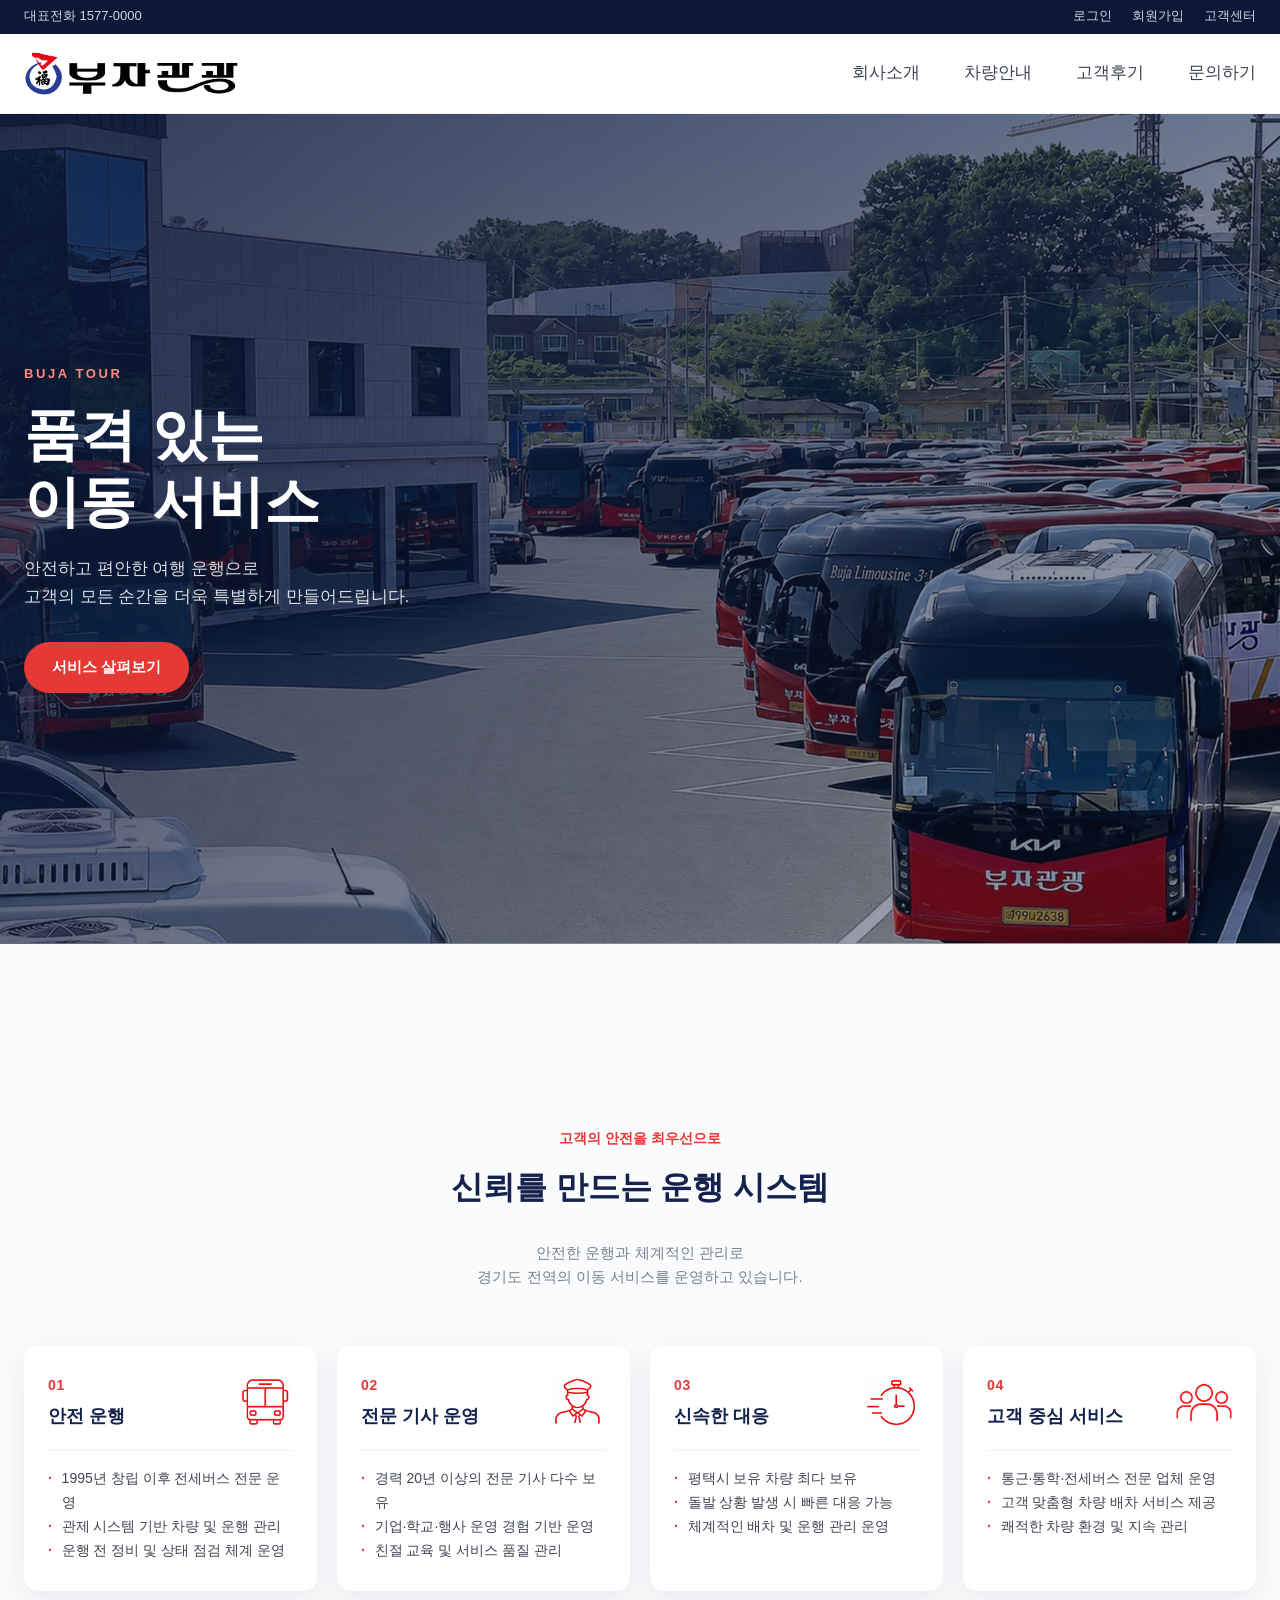
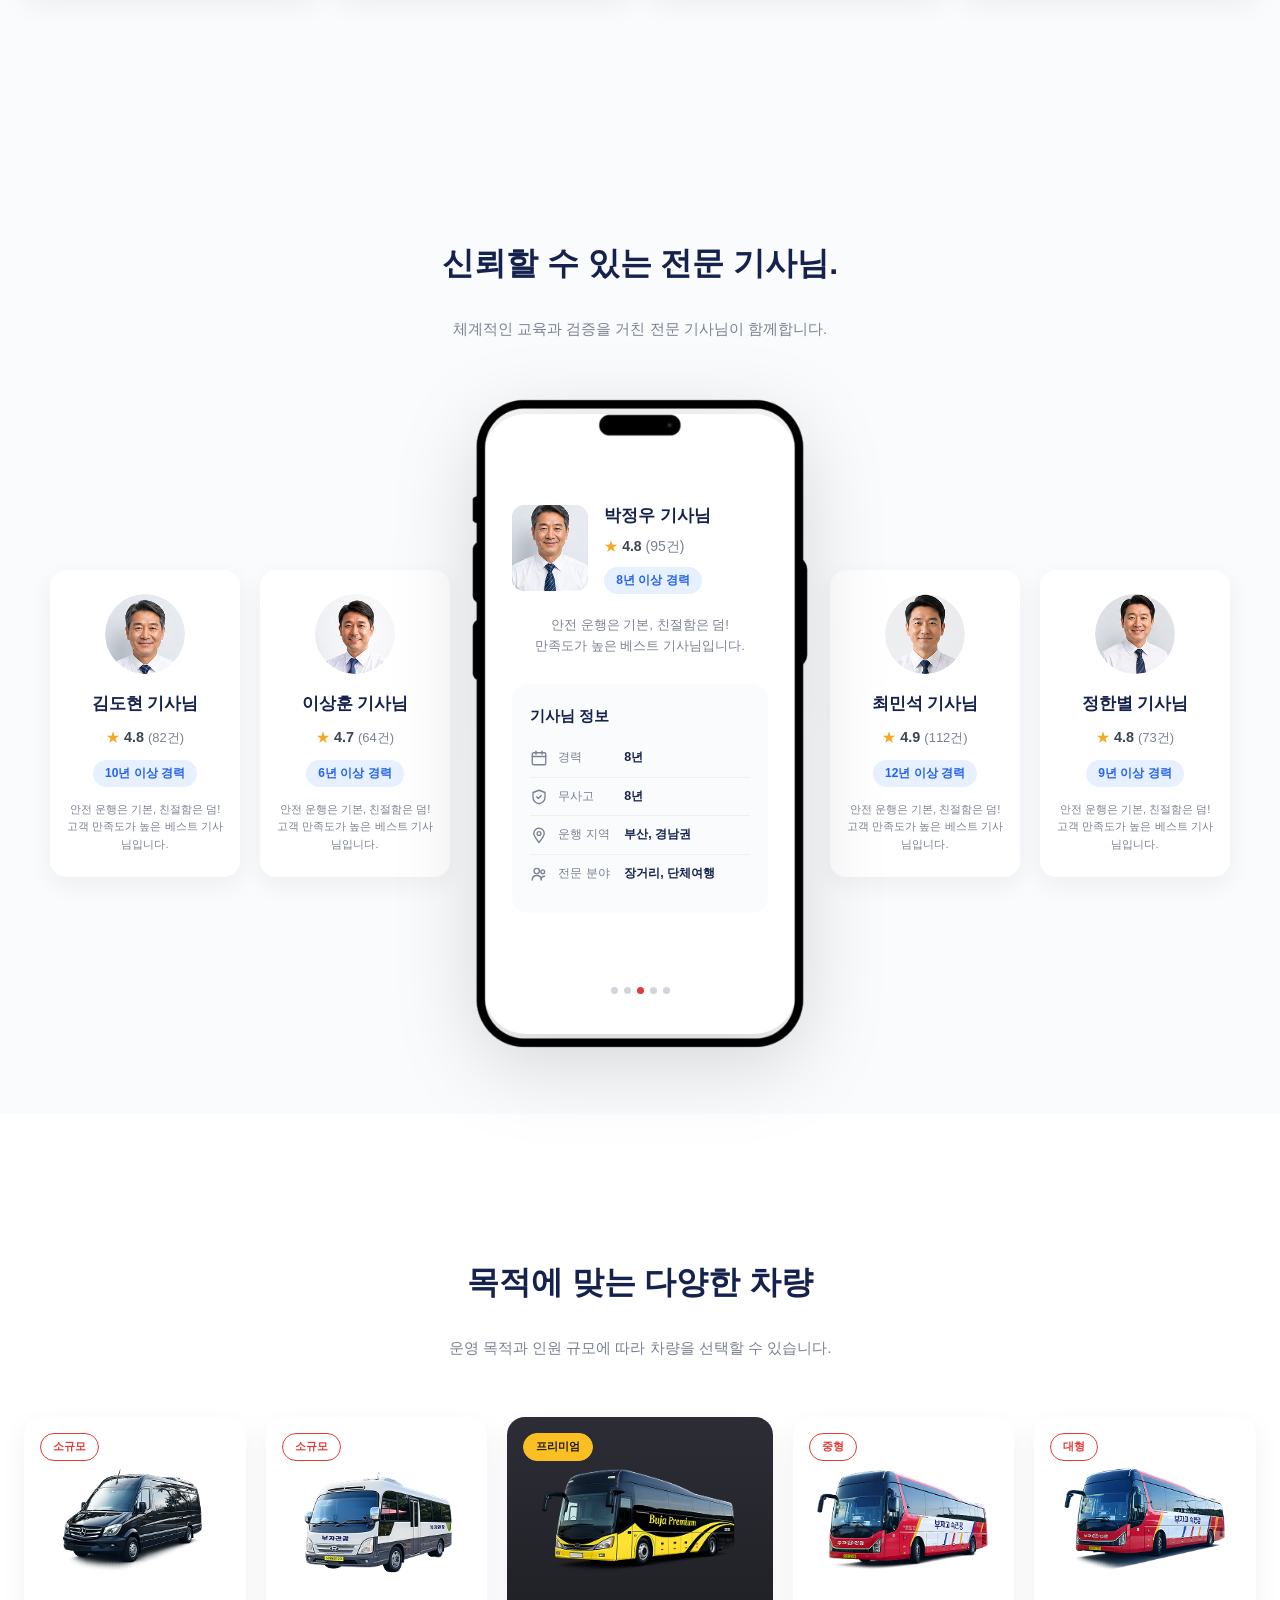
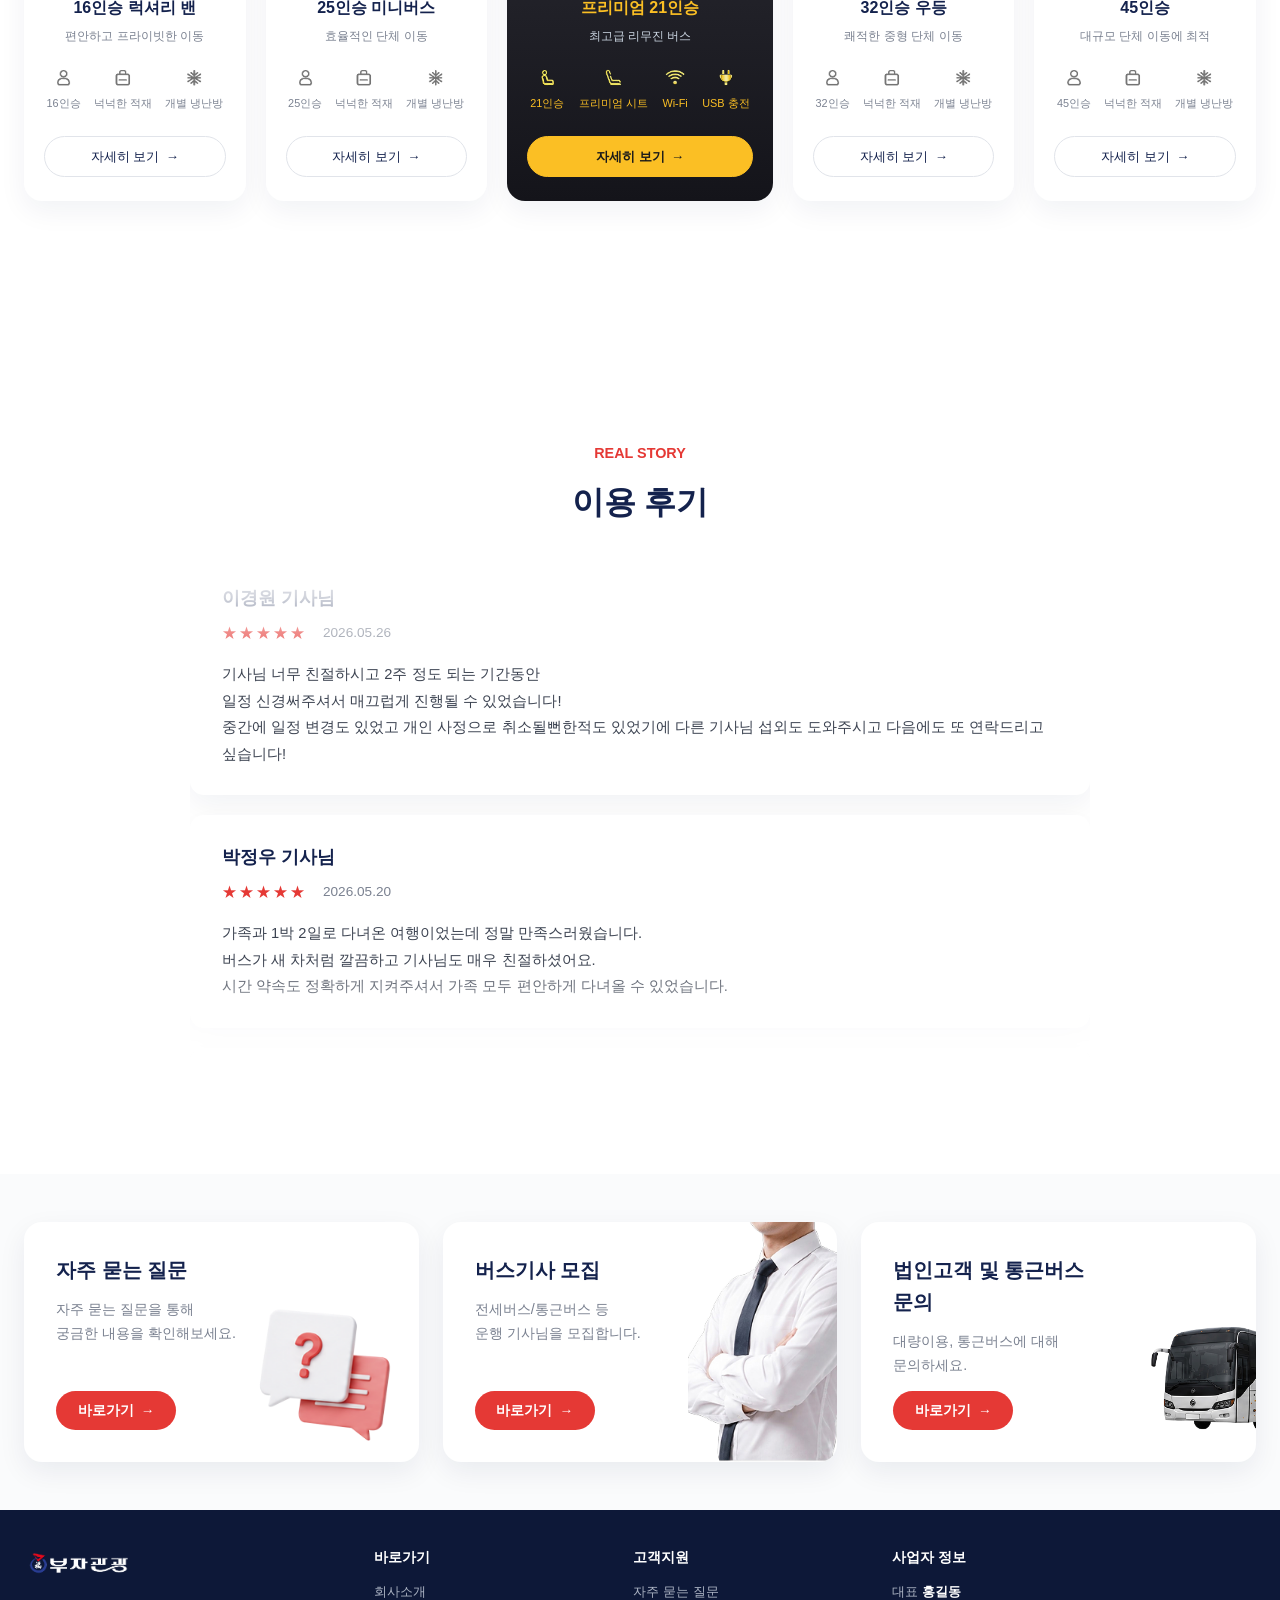
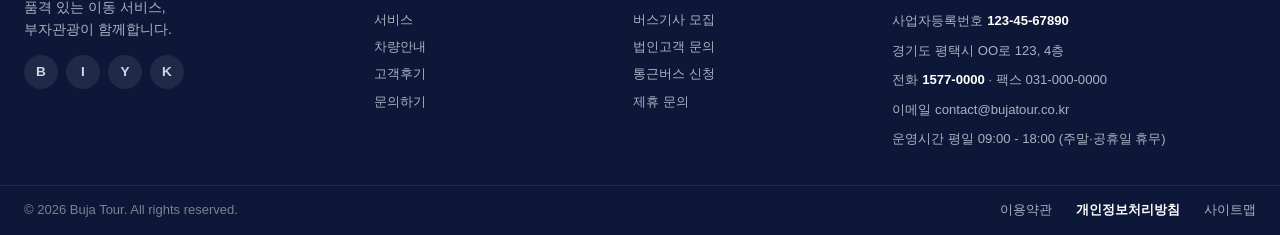
==== commit 0454f73d: "Unify site nav and route review menu to dedicated page - Drop 서비스 menu item across all pages - Stand" ====
--- a/index.html
+++ b/index.html
@@ -29,9 +29,8 @@
       <nav class="nav">
         <ul class="nav__menu">
           <li><a href="about.html" class="nav__link">회사소개</a></li>
-          <li><a href="#service" class="nav__link">서비스</a></li>
-          <li><a href="#fleet" class="nav__link">차량안내</a></li>
-          <li><a href="#review" class="nav__link">고객후기</a></li>
+          <li><a href="vehicles.html" class="nav__link">차량안내</a></li>
+          <li><a href="reviews.html" class="nav__link">고객후기</a></li>
           <li><a href="contact.html" class="nav__link">문의하기</a></li>
         </ul>
       </nav>
@@ -133,7 +132,8 @@
     <!-- 3) Reviews -->
     <section class="section section--light" id="drivers">
       <div class="container">
-        <h2 class="section__title">실제 고객님의 후기에요!</h2>
+        <h2 class="section__title">신뢰할 수 있는 전문 기사님.</h2>
+        <p class="section__lead">체계적인 교육과 검증을 거친 전문 기사님이 함께합니다.</p>
 
         <div class="drivers" data-drivers>
           <article class="driver-card" data-side="0">
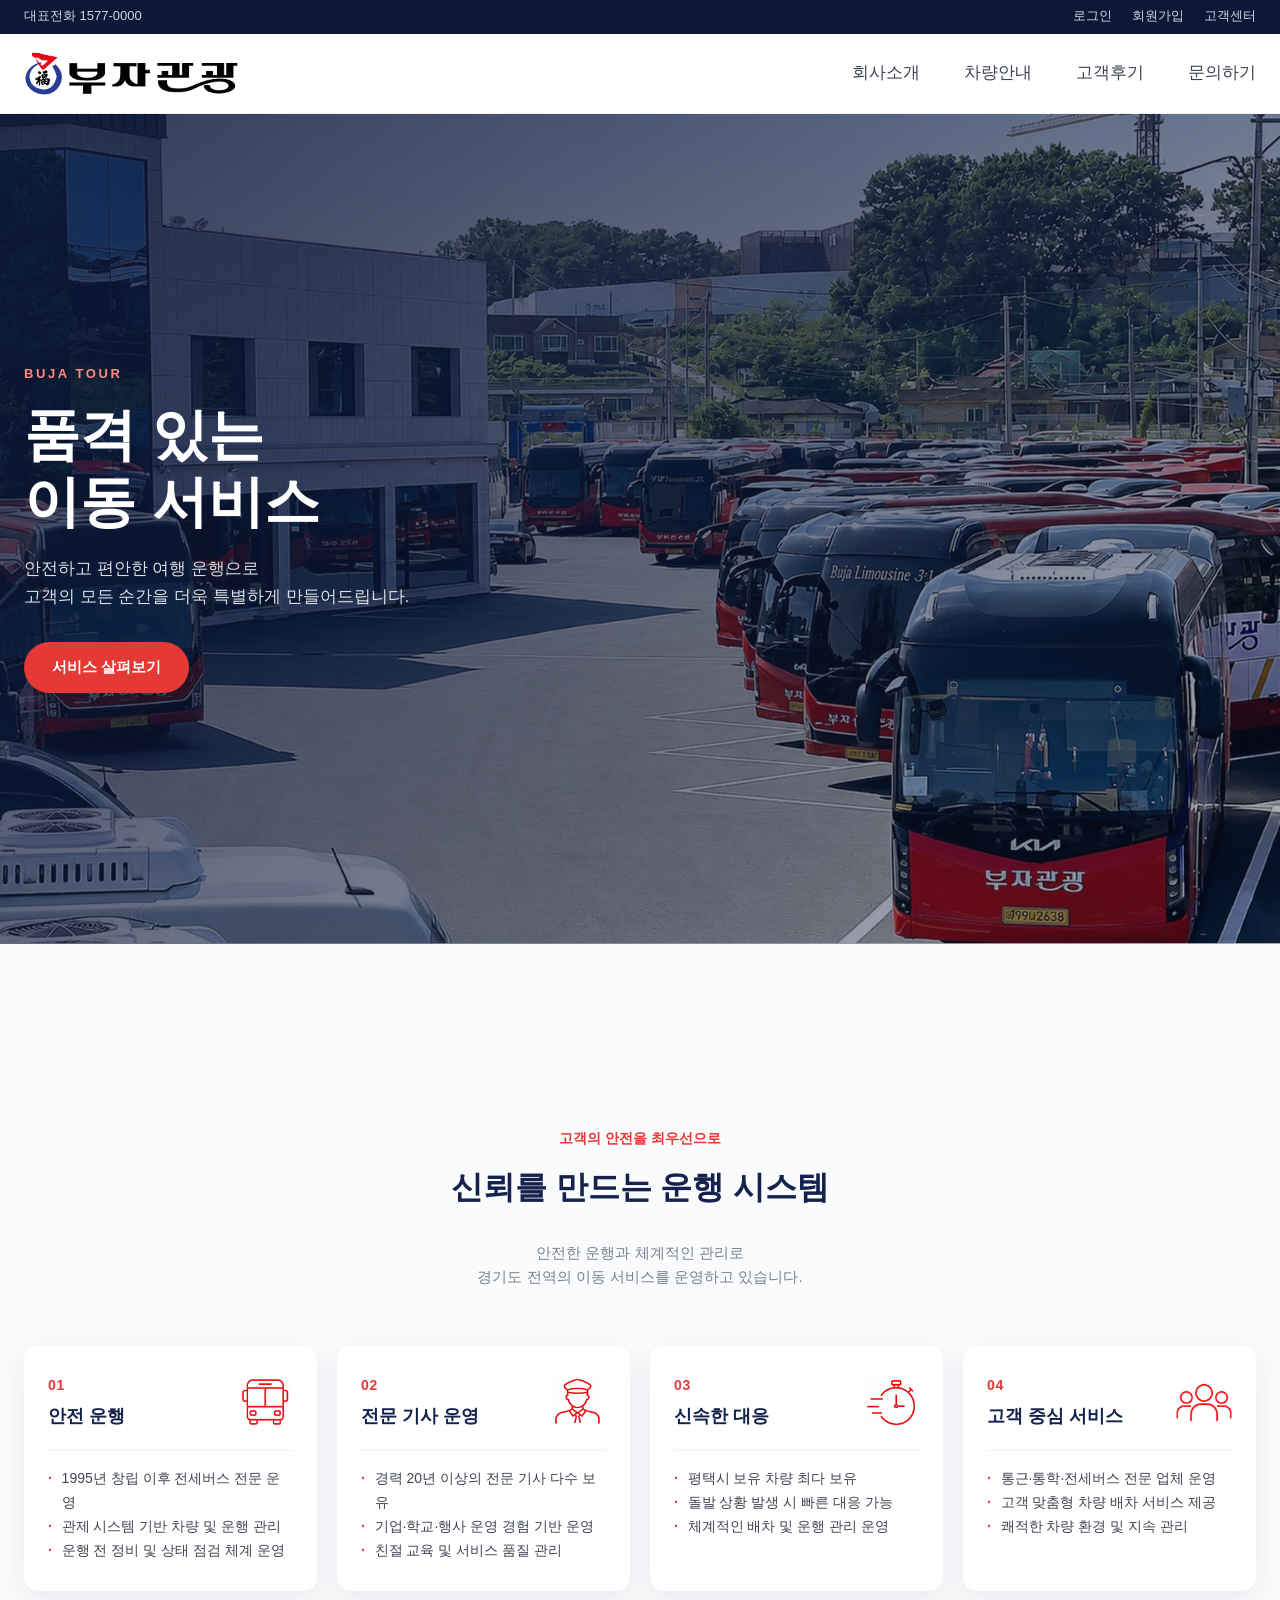
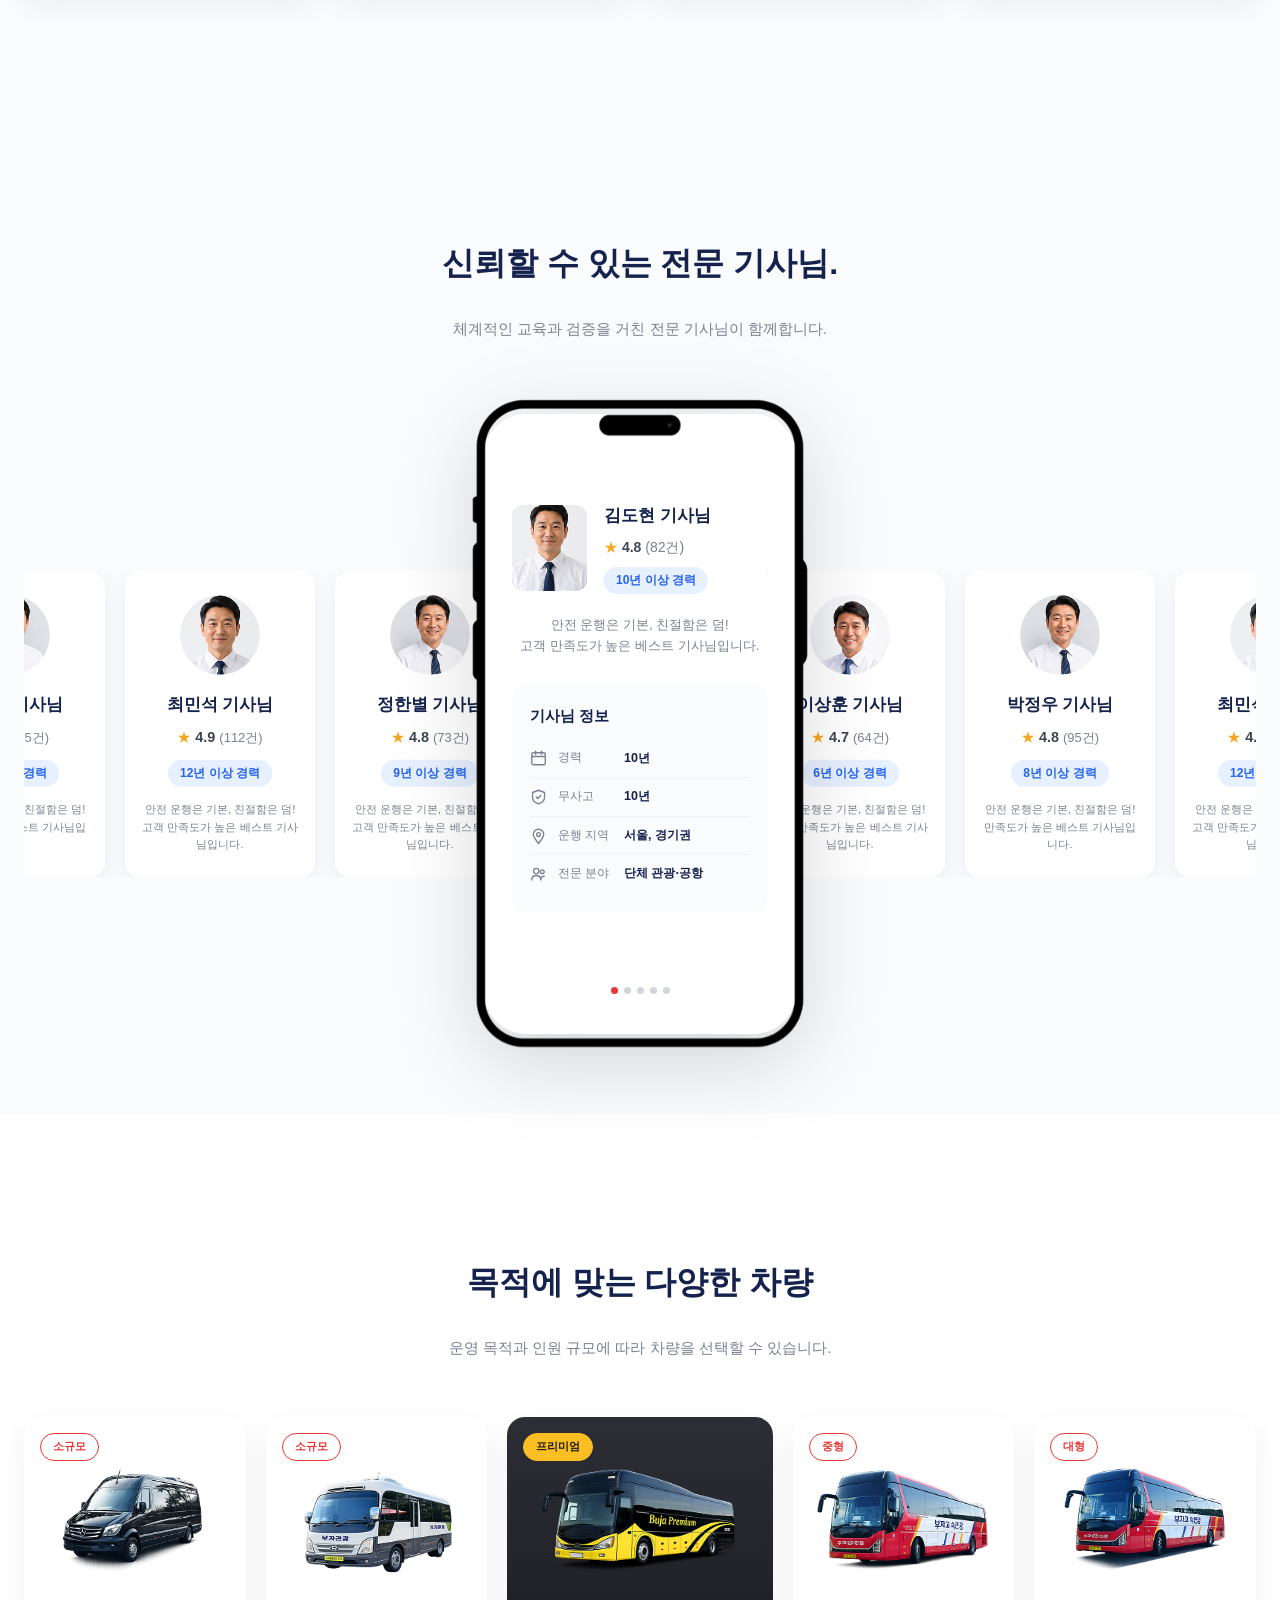
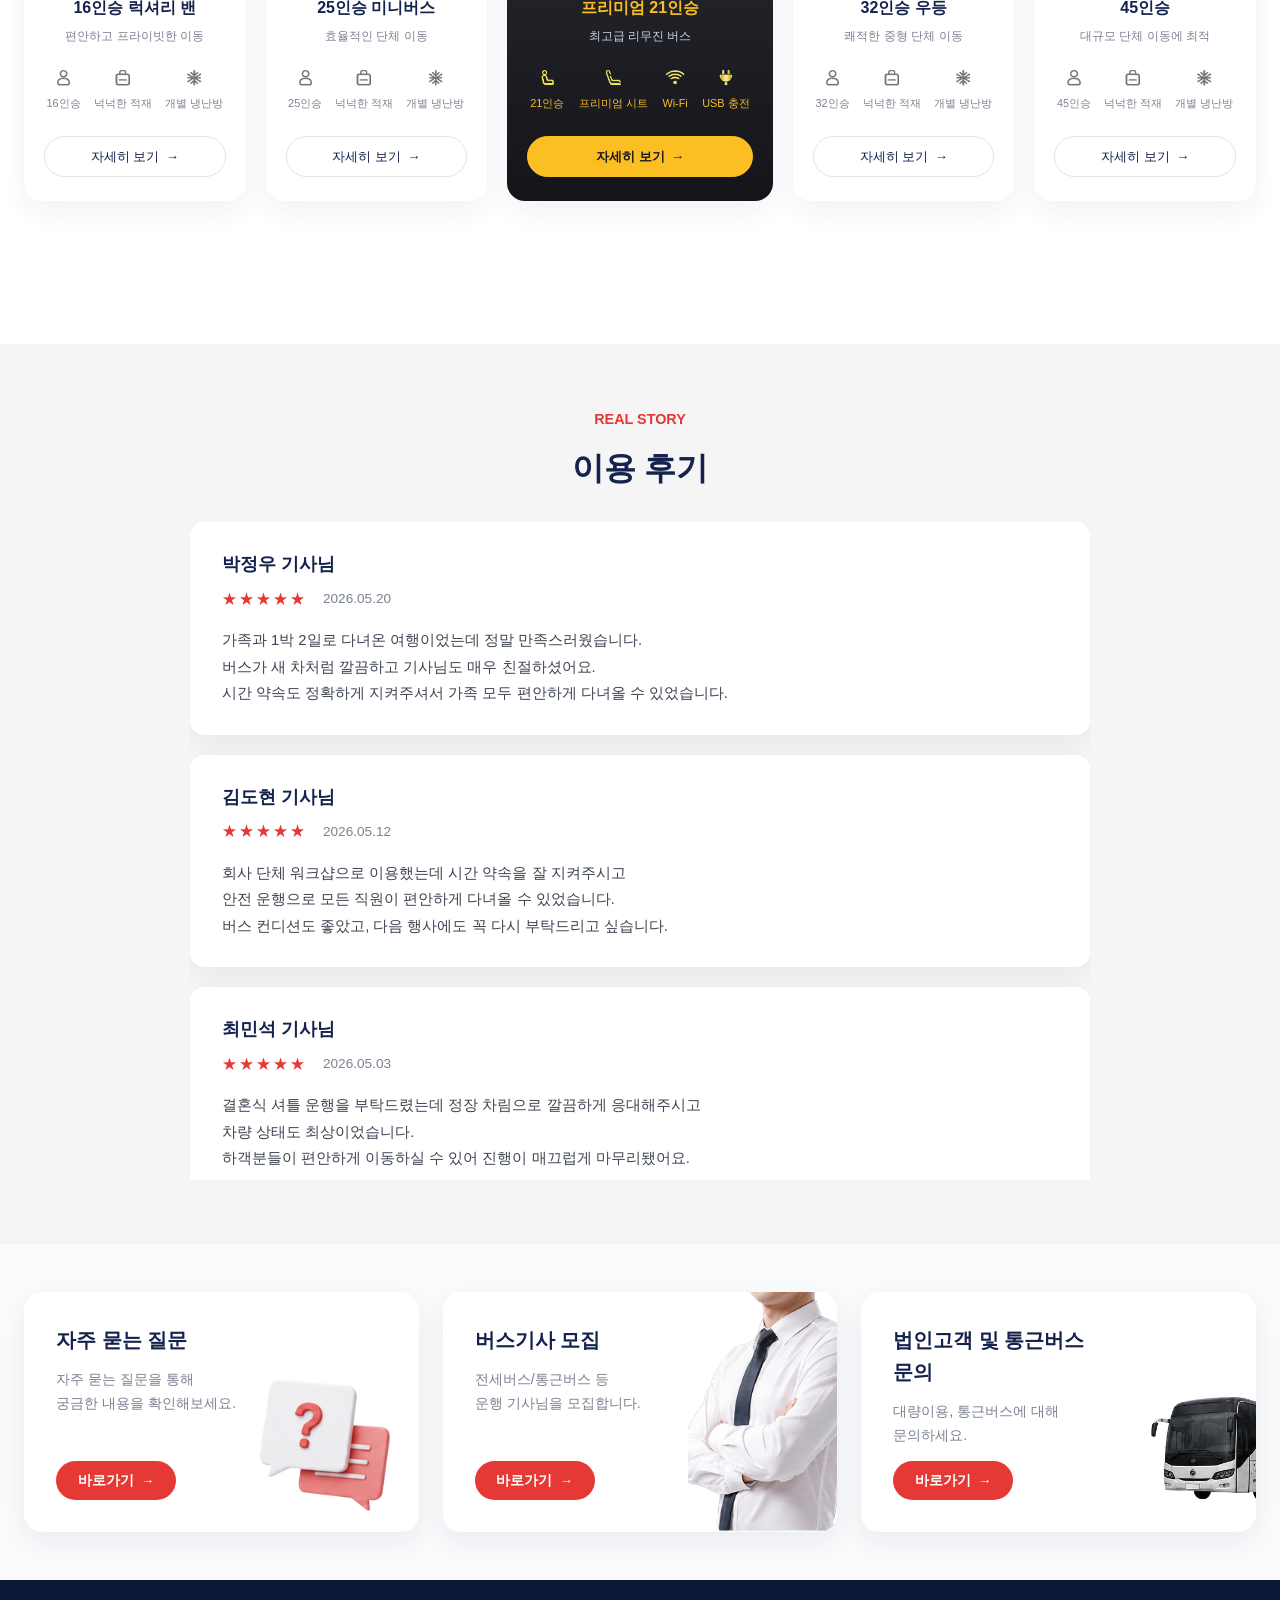
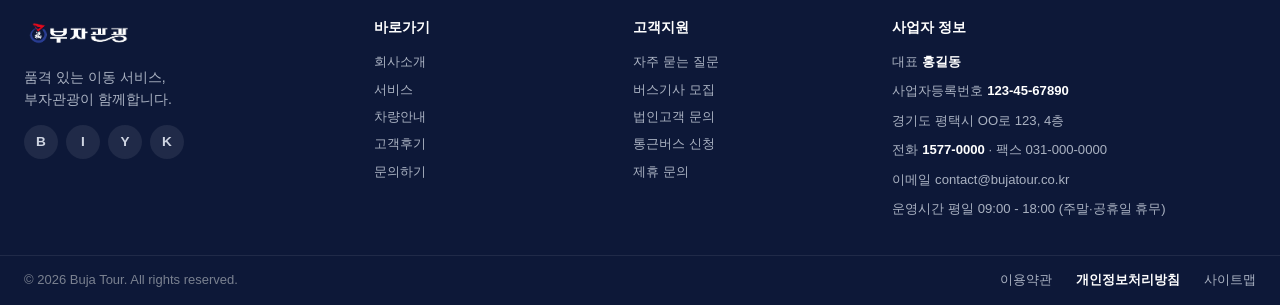
==== commit 3510ecdb: "메인 슬라이드완성" ====
--- a/index.html
+++ b/index.html
@@ -15,7 +15,7 @@
       <ul class="topbar__menu">
         <li><a href="login.html">로그인</a></li>
         <li><a href="signup.html">회원가입</a></li>
-        <li><a href="#">고객센터</a></li>
+        <li><a href="inquiry.html#qa">고객센터</a></li>
       </ul>
     </div>
   </div>
@@ -31,7 +31,7 @@
           <li><a href="about.html" class="nav__link">회사소개</a></li>
           <li><a href="vehicles.html" class="nav__link">차량안내</a></li>
           <li><a href="reviews.html" class="nav__link">고객후기</a></li>
-          <li><a href="contact.html" class="nav__link">문의하기</a></li>
+          <li><a href="inquiry.html" class="nav__link">문의하기</a></li>
         </ul>
       </nav>
     </div>
@@ -51,7 +51,7 @@
           안전하고 편안한 여행 운행으로<br>
           고객의 모든 순간을 더욱 특별하게 만들어드립니다.
         </p>
-        <a href="#service" class="btn btn--primary">서비스 살펴보기</a>
+        <a href="about.html" class="btn btn--primary">서비스 살펴보기</a>
       </div>
     </section>
 
@@ -136,80 +136,21 @@
         <p class="section__lead">체계적인 교육과 검증을 거친 전문 기사님이 함께합니다.</p>
 
         <div class="drivers" data-drivers>
-          <article class="driver-card" data-side="0">
-            <img class="driver-card__avatar" alt="">
-            <h3 class="driver-card__name"></h3>
-            <div class="driver-card__rating"></div>
-            <span class="driver-card__badge"></span>
-            <p class="driver-card__text"></p>
-          </article>
-
-          <article class="driver-card" data-side="1">
-            <img class="driver-card__avatar" alt="">
-            <h3 class="driver-card__name"></h3>
-            <div class="driver-card__rating"></div>
-            <span class="driver-card__badge"></span>
-            <p class="driver-card__text"></p>
-          </article>
-
+          <!-- Side cards conveyor (slides behind the phone) -->
+          <div class="drivers__viewport">
+            <div class="drivers__rail" data-rail></div>
+          </div>
+
+          <!-- Center phone (fixed, larger, shows extra 기사님 정보) -->
           <div class="phone" data-phone>
             <img class="phone__frame" src="assets/mockup.png" alt="">
             <div class="phone__screen">
-              <div class="phone__top">
-                <img class="phone__avatar" alt="">
-                <div class="phone__info">
-                  <h3 class="phone__name"></h3>
-                  <div class="phone__rating"></div>
-                  <span class="phone__badge"></span>
-                </div>
-              </div>
-              <p class="phone__desc"></p>
-
-              <div class="phone__details">
-                <h4 class="phone__details-title">기사님 정보</h4>
-                <ul class="phone__list">
-                  <li>
-                    <svg viewBox="0 0 24 24" fill="none" stroke="currentColor" stroke-width="1.8" stroke-linecap="round" stroke-linejoin="round"><rect x="3" y="5" width="18" height="16" rx="2"/><line x1="3" y1="10" x2="21" y2="10"/><line x1="8" y1="3" x2="8" y2="7"/><line x1="16" y1="3" x2="16" y2="7"/></svg>
-                    <span class="label">경력</span>
-                    <strong class="value" data-detail="career"></strong>
-                  </li>
-                  <li>
-                    <svg viewBox="0 0 24 24" fill="none" stroke="currentColor" stroke-width="1.8" stroke-linecap="round" stroke-linejoin="round"><path d="M12 3 L20 6 V12 C20 17, 16 20, 12 21 C8 20, 4 17, 4 12 V6 Z"/><polyline points="9 12 11 14 15 10"/></svg>
-                    <span class="label">무사고</span>
-                    <strong class="value" data-detail="accident"></strong>
-                  </li>
-                  <li>
-                    <svg viewBox="0 0 24 24" fill="none" stroke="currentColor" stroke-width="1.8" stroke-linecap="round" stroke-linejoin="round"><path d="M12 22 C8 17, 5 13, 5 10 A7 7 0 0 1 19 10 C19 13, 16 17, 12 22 Z"/><circle cx="12" cy="10" r="2.5"/></svg>
-                    <span class="label">운행 지역</span>
-                    <strong class="value" data-detail="area"></strong>
-                  </li>
-                  <li>
-                    <svg viewBox="0 0 24 24" fill="none" stroke="currentColor" stroke-width="1.8" stroke-linecap="round" stroke-linejoin="round"><circle cx="9" cy="8" r="3.5"/><path d="M3 20 C3 16, 5 14, 9 14 C13 14, 15 16, 15 20"/><circle cx="17" cy="9" r="2.5"/><path d="M15 19 C15 16.5, 17 15, 19.5 15"/></svg>
-                    <span class="label">전문 분야</span>
-                    <strong class="value" data-detail="field"></strong>
-                  </li>
-                </ul>
-              </div>
-
+              <div class="phone__viewport">
+                <div class="phone__track" data-phone-track></div>
+              </div>
               <div class="phone__dots" data-dots></div>
             </div>
           </div>
-
-          <article class="driver-card" data-side="2">
-            <img class="driver-card__avatar" alt="">
-            <h3 class="driver-card__name"></h3>
-            <div class="driver-card__rating"></div>
-            <span class="driver-card__badge"></span>
-            <p class="driver-card__text"></p>
-          </article>
-
-          <article class="driver-card" data-side="3">
-            <img class="driver-card__avatar" alt="">
-            <h3 class="driver-card__name"></h3>
-            <div class="driver-card__rating"></div>
-            <span class="driver-card__badge"></span>
-            <p class="driver-card__text"></p>
-          </article>
         </div>
       </div>
     </section>
@@ -307,7 +248,7 @@
     <section class="section section--light section--compact">
       <div class="container">
         <div class="cta-grid">
-          <a href="#" class="cta-card cta-card--faq">
+          <a href="inquiry.html?tab=faq" class="cta-card cta-card--faq">
             <div class="cta-card__body">
               <h3 class="cta-card__title">자주 묻는 질문</h3>
               <p class="cta-card__text">자주 묻는 질문을 통해<br>궁금한 내용을 확인해보세요.</p>
@@ -316,7 +257,7 @@
             <img src="assets/box_icon_1.png" alt="" class="cta-card__img">
           </a>
 
-          <a href="#" class="cta-card cta-card--driver">
+          <a href="inquiry.html?tab=driver" class="cta-card cta-card--driver">
             <div class="cta-card__body">
               <h3 class="cta-card__title">버스기사 모집</h3>
               <p class="cta-card__text">전세버스/통근버스 등<br>운행 기사님을 모집합니다.</p>
@@ -325,7 +266,7 @@
             <img src="assets/box_icon_2.png" alt="" class="cta-card__img">
           </a>
 
-          <a href="#" class="cta-card cta-card--corp">
+          <a href="inquiry.html?tab=b2b" class="cta-card cta-card--corp">
             <div class="cta-card__body">
               <h3 class="cta-card__title">법인고객 및 통근버스 문의</h3>
               <p class="cta-card__text">대량이용, 통근버스에 대해<br>문의하세요.</p>
@@ -359,7 +300,7 @@
           <li><a href="#service">서비스</a></li>
           <li><a href="#fleet">차량안내</a></li>
           <li><a href="#review">고객후기</a></li>
-          <li><a href="contact.html">문의하기</a></li>
+          <li><a href="inquiry.html">문의하기</a></li>
         </ul>
       </div>
 
--- a/css/style.css
+++ b/css/style.css
@@ -278,10 +278,28 @@
 
 /* ========== Reviews (4 side cards + phone center, auto-rotate) ========== */
 .drivers {
+  position: relative;
+  display: flex;
+  align-items: center;
+  justify-content: center;
+}
+/* Clipped lane the side cards slide through, centered behind the phone */
+.drivers__viewport {
+  position: absolute;
+  left: 0;
+  right: 0;
+  top: 50%;
+  transform: translateY(-50%);
+  overflow: hidden;
+  z-index: 1;
+  pointer-events: none;
+}
+.drivers__rail {
   display: flex;
   align-items: center;
   justify-content: center;
   gap: 1.25rem;
+  will-change: transform;
 }
 .driver-card {
   background: #fff;
@@ -291,20 +309,6 @@
   box-shadow: 0 8px 24px rgba(20, 34, 77, 0.06);
   width: 190px;
   flex-shrink: 0;
-}
-
-/* Subtle cross-fade on all content during rotation */
-.driver-card > *,
-.phone__top,
-.phone__desc,
-.phone__details {
-  transition: opacity 0.4s ease;
-}
-.drivers.is-swapping .driver-card > *,
-.drivers.is-swapping .phone__top,
-.drivers.is-swapping .phone__desc,
-.drivers.is-swapping .phone__details {
-  opacity: 0.4;
 }
 .driver-card__avatar {
   width: 80px;
@@ -346,6 +350,7 @@
 /* Phone mockup (PNG frame + inner content) */
 .phone {
   position: relative;
+  z-index: 2;
   width: 340px;
   flex-shrink: 0;
   filter: drop-shadow(0 20px 40px rgba(0, 0, 0, 0.15));
@@ -371,6 +376,22 @@
   flex-direction: column;
   background: #fff;
   border-radius: 42px;
+}
+/* Horizontal slider for the phone content (synced with the side-card rail) */
+.phone__viewport {
+  flex: 1;
+  overflow: hidden;
+}
+.phone__track {
+  display: flex;
+  height: 100%;
+  will-change: transform;
+}
+.phone__page {
+  flex: 0 0 100%;
+  width: 100%;
+  display: flex;
+  flex-direction: column;
 }
 .phone__top {
   display: flex;
@@ -595,45 +616,34 @@
   border-color: #f59e0b;
 }
 
-/* ========== Real story marquee (vertical infinite scroll) ========== */
+/* ========== Real story marquee (vertical step slide) ========== */
+#review {
+  height: 100vh;
+  min-height: 100vh;
+  overflow: hidden;
+  background: #f5f5f5;
+}
+#review .container {
+  flex: 1;
+  display: flex;
+  flex-direction: column;
+  min-height: 0;
+  width: 100%;
+}
 .story-marquee {
   position: relative;
+  flex: 1;
+  min-height: 0;
   max-width: 900px;
+  width: 100%;
   margin: 0 auto;
-  height: 520px;
   overflow: hidden;
-  -webkit-mask-image: linear-gradient(
-    to bottom,
-    transparent 0%,
-    rgba(0, 0, 0, 0.2) 8%,
-    #000 22%,
-    #000 78%,
-    rgba(0, 0, 0, 0.2) 92%,
-    transparent 100%
-  );
-          mask-image: linear-gradient(
-    to bottom,
-    transparent 0%,
-    rgba(0, 0, 0, 0.2) 8%,
-    #000 22%,
-    #000 78%,
-    rgba(0, 0, 0, 0.2) 92%,
-    transparent 100%
-  );
 }
 .story-marquee__track {
   display: flex;
   flex-direction: column;
   gap: 1.25rem;
-  animation: story-scroll 28s linear infinite;
   will-change: transform;
-}
-@keyframes story-scroll {
-  from { transform: translateY(0); }
-  to   { transform: translateY(-50%); }
-}
-.story-marquee:hover .story-marquee__track {
-  animation-play-state: paused;
 }
 
 .story-card {
@@ -1119,12 +1129,23 @@
   border: 1px solid var(--gray-100);
   border-radius: 10px;
   aspect-ratio: 4 / 3;
+  overflow: hidden;
   display: flex;
   align-items: center;
   justify-content: center;
   color: var(--gray-500);
   font-size: 0.85rem;
   box-shadow: 0 4px 12px rgba(20, 34, 77, 0.04);
+}
+.v-gallery__item img {
+  width: 100%;
+  height: 100%;
+  object-fit: cover;
+  display: block;
+  transition: transform 0.4s ease;
+}
+.v-gallery__item:hover img {
+  transform: scale(1.08);
 }
 .v-specs__grid {
   display: grid;
@@ -1745,14 +1766,12 @@
 
 /* ========== Responsive ========== */
 @media (max-width: 1200px) {
-  .drivers { gap: 0.75rem; }
+  .drivers__rail { gap: 0.75rem; }
   .driver-card { width: 160px; padding: 1.25rem 0.75rem; }
 }
 @media (max-width: 1100px) {
   .features { grid-template-columns: repeat(2, 1fr); }
   .fleet { grid-template-columns: repeat(3, 1fr); }
-  .drivers { flex-wrap: wrap; }
-  .drivers .driver-card:nth-child(n+5) { display: none; }
 }
 @media (max-width: 960px) {
   .site-footer__inner {
@@ -1763,7 +1782,7 @@
 @media (max-width: 700px) {
   .section, .hero { min-height: auto; padding: 3rem 0; }
   .features, .fleet, .cta-grid { grid-template-columns: 1fr; }
-  .drivers .driver-card { display: none; }
+  .drivers__viewport { display: none; }
   .drivers .phone { display: block; }
   .topbar__inner { flex-direction: column; gap: 0.25rem; }
   .site-header__inner { flex-direction: column; gap: 0.5rem; }
@@ -1771,3 +1790,1071 @@
   .site-footer__bottom-inner { flex-direction: column; text-align: center; gap: 0.5rem; }
   .nav__menu { gap: 1rem; font-size: 0.875rem; }
 }
+
+/* =====================================================
+   INQUIRY PAGE
+   ===================================================== */
+.inquiry-hero {
+  position: relative;
+  min-height: 220px;
+  display: flex;
+  align-items: center;
+  overflow: hidden;
+  background: var(--navy);
+}
+.inquiry-hero__bg {
+  position: absolute;
+  inset: 0;
+  width: 100%;
+  height: 100%;
+  object-fit: cover;
+  opacity: 0.45;
+}
+.inquiry-hero__overlay {
+  position: absolute;
+  inset: 0;
+  background: linear-gradient(90deg, rgba(13,24,56,0.92) 0%, rgba(13,24,56,0.55) 100%);
+}
+.inquiry-hero__content {
+  position: relative;
+  padding: 2.5rem 1.5rem;
+  color: #fff;
+}
+.inquiry-hero__title {
+  font-size: clamp(1.6rem, 2.6vw, 2.1rem);
+  font-weight: 800;
+  margin: 0 0 0.5rem;
+  letter-spacing: -0.01em;
+}
+.inquiry-hero__lead {
+  margin: 0;
+  font-size: 0.95rem;
+  color: rgba(255,255,255,0.78);
+}
+
+/* Category tabs */
+.inquiry-tabs {
+  background: #fff;
+  padding: 1.75rem 0;
+}
+.inquiry-tabs__row {
+  display: grid;
+  grid-template-columns: repeat(3, 1fr);
+  gap: 1rem;
+  padding: 0 1.5rem;
+}
+.inquiry-tab {
+  display: flex;
+  align-items: center;
+  gap: 1rem;
+  padding: 1.1rem 1.4rem;
+  background: #fff;
+  border: 1px solid var(--gray-200);
+  border-radius: 10px;
+  cursor: pointer;
+  text-align: left;
+  transition: border-color 0.2s ease, background-color 0.2s ease, box-shadow 0.2s ease;
+}
+.inquiry-tab:hover {
+  border-color: var(--navy);
+}
+.inquiry-tab.is-active {
+  background: var(--navy);
+  border-color: var(--navy);
+  box-shadow: 0 8px 20px rgba(20,34,77,0.18);
+}
+.inquiry-tab__icon {
+  position: relative;
+  width: 48px;
+  height: 48px;
+  flex-shrink: 0;
+}
+.inquiry-tab__icon img {
+  position: absolute;
+  inset: 0;
+  width: 100%;
+  height: 100%;
+  object-fit: contain;
+  transition: opacity 0.2s ease;
+}
+.inquiry-tab .inquiry-tab__icon-active { opacity: 0; }
+.inquiry-tab.is-active .inquiry-tab__icon-default { opacity: 0; }
+.inquiry-tab.is-active .inquiry-tab__icon-active { opacity: 1; }
+.inquiry-tab__text {
+  display: flex;
+  flex-direction: column;
+  gap: 0.15rem;
+}
+.inquiry-tab__text strong {
+  font-size: 1rem;
+  font-weight: 700;
+  color: var(--navy);
+}
+.inquiry-tab__text em {
+  font-style: normal;
+  font-size: 0.8125rem;
+  color: var(--gray-500);
+}
+.inquiry-tab.is-active .inquiry-tab__text strong { color: #fff; }
+.inquiry-tab.is-active .inquiry-tab__text em { color: rgba(255,255,255,0.7); }
+
+/* Body layout */
+.inquiry-body {
+  background: var(--gray-50);
+  padding: 2rem 0 4rem;
+  min-height: 600px;
+}
+.inquiry-body__inner {
+  display: grid;
+  grid-template-columns: 220px 1fr;
+  gap: 2.5rem;
+  padding: 0 1.5rem;
+}
+
+/* Sidebar */
+.inquiry-side__menu {
+  list-style: none;
+  padding: 0;
+  margin: 0 0 1.5rem;
+  border-top: 2px solid var(--navy);
+}
+.inquiry-side__item {
+  display: block;
+  padding: 0.85rem 0.5rem;
+  font-size: 0.95rem;
+  color: var(--gray-700);
+  border-bottom: 1px solid var(--gray-200);
+  text-decoration: none;
+  transition: color 0.15s ease;
+}
+.inquiry-side__item:hover {
+  color: var(--navy);
+}
+.inquiry-side__item.is-active {
+  color: var(--navy);
+  font-weight: 700;
+  position: relative;
+  padding-left: 0.85rem;
+}
+.inquiry-side__item.is-active::before {
+  content: "▸";
+  position: absolute;
+  left: 0;
+  color: var(--navy);
+}
+
+/* Sidebar CTA */
+.inquiry-side__cta {
+  margin-top: 1.5rem;
+  padding: 1.5rem 1.25rem;
+  background: #eef3fb;
+  border-radius: 10px;
+  text-align: center;
+}
+.inquiry-side__cta-icon {
+  width: 48px;
+  height: 48px;
+  object-fit: contain;
+  margin: 0 auto 0.75rem;
+  display: block;
+}
+.inquiry-side__cta-text {
+  font-size: 0.825rem;
+  color: var(--gray-700);
+  margin: 0 0 1rem;
+  line-height: 1.55;
+}
+.inquiry-side__cta-btn {
+  display: inline-block;
+  width: 100%;
+  padding: 0.55rem 0.75rem;
+  font-size: 0.8125rem;
+  text-align: center;
+}
+
+/* Main panel */
+.inquiry-main {
+  background: #fff;
+  border-radius: 10px;
+  padding: 2rem;
+  border: 1px solid var(--gray-100);
+}
+
+/* Search */
+.inquiry-search {
+  display: flex;
+  align-items: center;
+  border: 1px solid var(--gray-200);
+  border-radius: 8px;
+  padding: 0.4rem 0.6rem;
+  margin-bottom: 1.5rem;
+}
+.inquiry-search input {
+  flex: 1;
+  border: 0;
+  outline: 0;
+  padding: 0.55rem 0.5rem;
+  font-size: 0.95rem;
+  background: transparent;
+}
+.inquiry-search button {
+  border: 0;
+  background: transparent;
+  font-size: 1rem;
+  cursor: pointer;
+  color: var(--gray-500);
+  display: flex;
+  align-items: center;
+  padding: 0 0.35rem;
+}
+.inquiry-search button img {
+  width: 20px;
+  height: 20px;
+  display: block;
+}
+
+/* FAQ accordion */
+.faq-list {
+  list-style: none;
+  padding: 0;
+  margin: 0;
+}
+.faq-item {
+  border-bottom: 1px solid var(--gray-100);
+}
+.faq-item__q {
+  width: 100%;
+  display: flex;
+  align-items: center;
+  gap: 0.6rem;
+  padding: 1rem 0.4rem;
+  background: transparent;
+  border: 0;
+  text-align: left;
+  font-size: 0.95rem;
+  font-weight: 500;
+  color: var(--gray-700);
+  cursor: pointer;
+}
+.faq-item__q > span:first-child {
+  color: var(--navy);
+  font-weight: 700;
+}
+.faq-item__toggle {
+  margin-left: auto;
+  font-size: 1.1rem;
+  color: var(--gray-500);
+  width: 1.2em;
+  text-align: center;
+}
+.faq-item__a {
+  display: none;
+  padding: 0.85rem 1rem 1.2rem 1.6rem;
+  background: #f4f7fc;
+  border-radius: 6px;
+  margin: 0 0.4rem 0.75rem;
+  color: var(--gray-700);
+  font-size: 0.9rem;
+  line-height: 1.6;
+}
+.faq-item.is-open .faq-item__a { display: block; }
+.faq-item.is-open .faq-item__q { color: var(--navy); }
+
+/* View head */
+.inquiry-view__head {
+  margin-bottom: 1.75rem;
+  padding-bottom: 1.25rem;
+  border-bottom: 1px solid var(--gray-100);
+}
+.inquiry-view__head h2 {
+  margin: 0 0 0.4rem;
+  font-size: 1.35rem;
+  font-weight: 800;
+  color: var(--navy);
+}
+.inquiry-view__head p {
+  margin: 0;
+  font-size: 0.9rem;
+  color: var(--gray-500);
+}
+
+/* Inquiry forms */
+.inquiry-form { display: grid; gap: 1rem; }
+.inquiry-form__row {
+  display: grid;
+  grid-template-columns: 1fr 1fr;
+  gap: 1rem;
+}
+.inquiry-form .form__field input,
+.inquiry-form .form__field select,
+.inquiry-form .form__field textarea {
+  width: 100%;
+  padding: 0.65rem 0.8rem;
+  border: 1px solid var(--gray-200);
+  border-radius: 6px;
+  font-size: 0.9rem;
+  font-family: inherit;
+  background: #fff;
+}
+.inquiry-form .form__field input:focus,
+.inquiry-form .form__field select:focus,
+.inquiry-form .form__field textarea:focus {
+  outline: 0;
+  border-color: var(--navy);
+}
+.inquiry-form .form__field span {
+  display: block;
+  font-size: 0.8125rem;
+  font-weight: 600;
+  color: var(--gray-700);
+  margin-bottom: 0.35rem;
+}
+.inquiry-form__actions {
+  display: flex;
+  gap: 0.75rem;
+  margin-top: 0.75rem;
+}
+
+@media (max-width: 900px) {
+  .inquiry-tabs__row { grid-template-columns: 1fr; }
+  .inquiry-body__inner { grid-template-columns: 1fr; }
+  .inquiry-form__row { grid-template-columns: 1fr; }
+}
+
+/* ----- 1:1 inquiry view (distinct look) ----- */
+/* Hide top category cards when in 1:1 view */
+body.is-qa-view .inquiry-tabs { display: none; }
+
+.inquiry-view--qa { padding: 0; }
+.qa-card {
+  background: linear-gradient(180deg, #f4f7fc 0%, #ffffff 60%);
+  border-radius: 14px;
+  padding: 2.5rem 2.25rem 2rem;
+  border: 1px solid #dde6f3;
+}
+.qa-card__head {
+  text-align: center;
+  margin-bottom: 1.75rem;
+  padding-bottom: 1.5rem;
+  border-bottom: 1px dashed #cdd9eb;
+}
+.qa-card__icon {
+  width: 56px;
+  height: 56px;
+  margin: 0 auto 0.5rem;
+  display: block;
+}
+.qa-card__title {
+  margin: 0 0 0.3rem;
+  font-size: 1.4rem;
+  font-weight: 800;
+  color: var(--navy);
+}
+.qa-card__sub {
+  margin: 0;
+  font-size: 0.875rem;
+  color: var(--gray-500);
+}
+
+.qa-form { display: grid; gap: 1.1rem; }
+.qa-form__row {
+  display: flex;
+  flex-wrap: wrap;
+  gap: 0.5rem;
+}
+
+/* Category chip radios */
+.qa-chip {
+  position: relative;
+  cursor: pointer;
+}
+.qa-chip input {
+  position: absolute;
+  opacity: 0;
+  pointer-events: none;
+}
+.qa-chip span {
+  display: inline-block;
+  padding: 0.5rem 0.95rem;
+  border: 1px solid var(--gray-200);
+  border-radius: 999px;
+  font-size: 0.85rem;
+  color: var(--gray-700);
+  background: #fff;
+  transition: all 0.15s ease;
+}
+.qa-chip input:checked + span {
+  background: var(--navy);
+  border-color: var(--navy);
+  color: #fff;
+  font-weight: 600;
+}
+
+.qa-field {
+  display: block;
+}
+.qa-field__label {
+  display: block;
+  font-size: 0.825rem;
+  font-weight: 700;
+  color: var(--navy);
+  margin-bottom: 0.4rem;
+}
+.qa-field input,
+.qa-field textarea {
+  width: 100%;
+  padding: 0.75rem 0.9rem;
+  border: 1px solid #d9e2ef;
+  border-radius: 8px;
+  font-size: 0.95rem;
+  font-family: inherit;
+  background: #fff;
+  resize: vertical;
+}
+.qa-field input:focus,
+.qa-field textarea:focus {
+  outline: 0;
+  border-color: var(--navy);
+  box-shadow: 0 0 0 3px rgba(20,34,77,0.08);
+}
+
+.qa-field-grid {
+  display: grid;
+  grid-template-columns: 1fr 1fr;
+  gap: 1rem;
+}
+
+.qa-options {
+  display: grid;
+  gap: 0.6rem;
+  padding: 0.85rem 1rem;
+  background: #eef3fb;
+  border-radius: 8px;
+  margin-top: 0.25rem;
+}
+
+/* Toggle switch for 비밀글 */
+.qa-toggle {
+  display: flex;
+  align-items: center;
+  gap: 0.6rem;
+  cursor: pointer;
+}
+.qa-toggle input {
+  position: absolute;
+  opacity: 0;
+  pointer-events: none;
+}
+.qa-toggle__track {
+  position: relative;
+  display: inline-block;
+  width: 38px;
+  height: 22px;
+  background: #c5d0e2;
+  border-radius: 999px;
+  transition: background 0.2s ease;
+  flex-shrink: 0;
+}
+.qa-toggle__track::after {
+  content: "";
+  position: absolute;
+  top: 3px;
+  left: 3px;
+  width: 16px;
+  height: 16px;
+  background: #fff;
+  border-radius: 50%;
+  transition: transform 0.2s ease;
+}
+.qa-toggle input:checked + .qa-toggle__track {
+  background: var(--navy);
+}
+.qa-toggle input:checked + .qa-toggle__track::after {
+  transform: translateX(16px);
+}
+.qa-toggle__text {
+  font-size: 0.85rem;
+  color: var(--gray-700);
+}
+.qa-toggle__text em {
+  font-style: normal;
+  color: var(--gray-500);
+  font-size: 0.78rem;
+}
+
+.qa-form__actions {
+  display: flex;
+  gap: 0.6rem;
+  margin-top: 0.4rem;
+}
+.qa-form__submit { flex: 1; }
+
+.qa-card__notice {
+  margin: 1.5rem 0 0;
+  padding-top: 1.25rem;
+  border-top: 1px solid #e8eef7;
+  font-size: 0.78rem;
+  line-height: 1.7;
+  color: var(--gray-500);
+}
+
+@media (max-width: 700px) {
+  .qa-card { padding: 1.5rem 1.25rem; }
+  .qa-field-grid { grid-template-columns: 1fr; }
+}
+
+/* ========== Reviews page ========== */
+.rv-hero {
+  position: relative;
+  background: var(--navy);
+  overflow: hidden;
+  display: flex;
+  align-items: center;
+  min-height: 300px;
+}
+.rv-hero__img {
+  position: absolute;
+  top: 0;
+  right: 0;
+  width: 56%;
+  height: 100%;
+  object-fit: cover;
+}
+.rv-hero::after {
+  content: "";
+  position: absolute;
+  inset: 0;
+  background: linear-gradient(90deg, var(--navy) 36%, rgba(20, 34, 77, 0.85) 47%, rgba(20, 34, 77, 0) 72%);
+  pointer-events: none;
+}
+.rv-hero__inner { position: relative; z-index: 2; }
+.rv-hero__text { color: #fff; padding: 3.25rem 0; max-width: 560px; }
+.rv-hero__title {
+  font-size: clamp(1.8rem, 3vw, 2.4rem);
+  font-weight: 800;
+  margin: 0 0 1rem;
+  letter-spacing: -0.01em;
+}
+.rv-hero__lead {
+  margin: 0;
+  font-size: 1rem;
+  line-height: 1.75;
+  color: rgba(255, 255, 255, 0.82);
+}
+
+/* Toolbar */
+.rv-toolbar { background: #f4f5f7; padding: 2.5rem 0 1.25rem; }
+.rv-toolbar__inner {
+  display: flex;
+  align-items: center;
+  justify-content: space-between;
+  gap: 1rem;
+}
+.rv-toolbar__filters {
+  display: flex;
+  align-items: center;
+  gap: 0.75rem;
+  flex: 1;
+  min-width: 0;
+}
+.rv-select { position: relative; flex-shrink: 0; }
+.rv-select select {
+  appearance: none;
+  -webkit-appearance: none;
+  background: #fff;
+  border: 1px solid var(--gray-200);
+  border-radius: 10px;
+  padding: 0.7rem 2.3rem 0.7rem 1.1rem;
+  font-size: 0.95rem;
+  font-family: inherit;
+  color: var(--gray-700);
+  cursor: pointer;
+}
+.rv-select::after {
+  content: "▾";
+  position: absolute;
+  right: 1rem;
+  top: 50%;
+  transform: translateY(-50%);
+  pointer-events: none;
+  color: var(--gray-500);
+  font-size: 0.7rem;
+}
+.rv-search {
+  flex: 1;
+  min-width: 0;
+  max-width: 520px;
+  background: #fff;
+  border: 1px solid var(--gray-200);
+  border-radius: 10px;
+  padding: 0.7rem 1.1rem;
+  font-size: 0.95rem;
+  font-family: inherit;
+  color: var(--text);
+}
+.rv-search::placeholder { color: #9aa1ad; }
+.rv-select select:focus,
+.rv-search:focus { outline: none; border-color: #2c52d6; }
+.rv-write-btn {
+  flex-shrink: 0;
+  background: #2c52d6;
+  color: #fff;
+  font-weight: 700;
+  font-size: 0.95rem;
+  padding: 0.78rem 1.7rem;
+  border-radius: 10px;
+}
+.rv-write-btn:hover { background: #2342b8; }
+
+/* Card grid */
+.rv-section { background: #f4f5f7; padding: 1.25rem 0 4.5rem; }
+.rv-grid {
+  display: grid;
+  grid-template-columns: repeat(3, 1fr);
+  gap: 1.75rem;
+}
+.rv-card {
+  display: flex;
+  flex-direction: column;
+  background: #fff;
+  border: 1px solid var(--gray-100);
+  border-radius: 14px;
+  box-shadow: var(--shadow-sm);
+  overflow: hidden;
+}
+.rv-card__head {
+  display: flex;
+  align-items: flex-start;
+  gap: 0.7rem;
+  padding: 1.3rem 1.3rem 0;
+}
+.rv-card__avatar {
+  width: 42px;
+  height: 42px;
+  border-radius: 50%;
+  background: var(--gray-100);
+  color: #b5bcc8;
+  flex-shrink: 0;
+  display: flex;
+  align-items: center;
+  justify-content: center;
+}
+.rv-card__avatar svg { width: 26px; height: 26px; }
+.rv-card__who { flex: 1; min-width: 0; }
+.rv-card__name {
+  font-size: 0.95rem;
+  font-weight: 700;
+  color: var(--navy);
+  margin: 0 0 0.15rem;
+}
+.rv-card__meta {
+  font-size: 0.8rem;
+  color: var(--gray-500);
+  margin: 0;
+}
+.rv-card__sep { color: var(--gray-200); margin: 0 0.15rem; }
+.rv-card__rating {
+  display: flex;
+  align-items: center;
+  gap: 0.3rem;
+  flex-shrink: 0;
+  font-size: 0.85rem;
+  font-weight: 700;
+  color: var(--gray-700);
+}
+.rv-card__stars { color: var(--red); letter-spacing: 1px; }
+.rv-card__body { padding: 1rem 1.3rem 1.3rem; }
+.rv-card__title {
+  font-size: 1.05rem;
+  font-weight: 700;
+  color: var(--navy);
+  margin: 0 0 0.6rem;
+  line-height: 1.4;
+}
+.rv-card__text {
+  font-size: 0.9rem;
+  color: var(--gray-700);
+  line-height: 1.65;
+  margin: 0;
+}
+.rv-card__media {
+  margin-top: auto;
+  background: #e9edf2;
+}
+.rv-card__img {
+  width: 100%;
+  height: 210px;
+  object-fit: cover;
+  display: block;
+}
+
+/* Empty state + pagination */
+.rv-empty {
+  text-align: center;
+  color: var(--gray-500);
+  padding: 3.5rem 0;
+  font-size: 0.95rem;
+}
+.rv-pagination {
+  display: flex;
+  justify-content: center;
+  gap: 0.5rem;
+  margin-top: 3rem;
+}
+.rv-pagination button {
+  min-width: 38px;
+  height: 38px;
+  padding: 0 0.6rem;
+  border: 1px solid var(--gray-200);
+  border-radius: 8px;
+  background: #fff;
+  color: var(--gray-700);
+  font-weight: 600;
+  font-family: inherit;
+  cursor: pointer;
+  transition: background 0.15s ease, color 0.15s ease;
+}
+.rv-pagination button:hover { background: var(--gray-100); }
+.rv-pagination button.is-active {
+  background: #2c52d6;
+  border-color: #2c52d6;
+  color: #fff;
+}
+
+@media (max-width: 980px) {
+  .rv-grid { grid-template-columns: repeat(2, 1fr); }
+}
+@media (max-width: 680px) {
+  .rv-grid { grid-template-columns: 1fr; }
+  .rv-hero__img { width: 100%; opacity: 0.35; }
+  .rv-hero::after { background: linear-gradient(90deg, var(--navy) 30%, rgba(20, 34, 77, 0.6) 100%); }
+  .rv-toolbar__inner { flex-direction: column; align-items: stretch; }
+  .rv-toolbar__filters { flex-wrap: wrap; }
+  .rv-search { max-width: none; flex-basis: 100%; }
+  .rv-write-btn { text-align: center; }
+}
+
+/* ========== Review write page ========== */
+.rw-section { background: #f4f5f7; padding: 3rem 0 4.5rem; }
+.rw-layout {
+  display: grid;
+  grid-template-columns: 340px 1fr;
+  gap: 1.75rem;
+  align-items: start;
+}
+.rw-guide,
+.rw-form {
+  background: #fff;
+  border: 1px solid var(--gray-100);
+  border-radius: 16px;
+  box-shadow: var(--shadow-sm);
+}
+
+/* Left guide */
+.rw-guide { padding: 1.75rem 1.5rem; }
+.rw-guide__title {
+  display: flex;
+  align-items: center;
+  gap: 0.5rem;
+  font-size: 1.1rem;
+  font-weight: 800;
+  color: var(--navy);
+  margin: 0 0 1.25rem;
+  padding-bottom: 1.25rem;
+  border-bottom: 1px solid var(--gray-100);
+}
+.rw-guide__title img { width: 22px; height: 22px; }
+.rw-guide__list { display: flex; flex-direction: column; }
+.rw-guide__item {
+  display: flex;
+  gap: 0.85rem;
+  padding: 1.4rem 0;
+  border-bottom: 1px solid var(--gray-100);
+}
+.rw-guide__item:first-child { padding-top: 0.25rem; }
+.rw-guide__icon {
+  width: 40px;
+  height: 40px;
+  border-radius: 50%;
+  background: var(--gray-50);
+  display: flex;
+  align-items: center;
+  justify-content: center;
+  flex-shrink: 0;
+}
+.rw-guide__icon img { width: 22px; height: 22px; }
+.rw-guide__item h3 {
+  font-size: 0.95rem;
+  font-weight: 700;
+  color: var(--navy);
+  margin: 0 0 0.35rem;
+}
+.rw-guide__item p {
+  font-size: 0.83rem;
+  color: var(--gray-500);
+  line-height: 1.6;
+  margin: 0;
+}
+.rw-guide__notice {
+  margin-top: 1.5rem;
+  background: #eef3fb;
+  border-radius: 12px;
+  padding: 1.1rem 1.2rem;
+}
+.rw-guide__notice h4 {
+  display: flex;
+  align-items: center;
+  gap: 0.4rem;
+  font-size: 0.9rem;
+  font-weight: 700;
+  color: var(--navy);
+  margin: 0 0 0.5rem;
+}
+.rw-guide__notice h4 img { width: 18px; height: 18px; }
+.rw-guide__notice p {
+  font-size: 0.82rem;
+  color: var(--gray-700);
+  line-height: 1.6;
+  margin: 0;
+}
+
+/* Right form */
+.rw-form { padding: 2.25rem; }
+.rw-form__title {
+  font-size: 1.4rem;
+  font-weight: 800;
+  color: var(--navy);
+  margin: 0 0 0.4rem;
+}
+.rw-form__lead {
+  font-size: 0.9rem;
+  color: var(--gray-500);
+  margin: 0 0 2rem;
+}
+.rw-field { margin-bottom: 1.6rem; }
+.rw-row {
+  display: grid;
+  grid-template-columns: 1fr 1fr;
+  gap: 1.25rem;
+  margin-bottom: 1.6rem;
+}
+.rw-row .rw-field { margin-bottom: 0; }
+.rw-label {
+  display: block;
+  font-size: 0.95rem;
+  font-weight: 700;
+  color: var(--navy);
+  margin: 0 0 0.6rem;
+}
+.rw-label .req { color: var(--red); }
+.rw-label .opt,
+.rw-label .rw-hint {
+  font-weight: 500;
+  font-size: 0.85rem;
+  color: var(--gray-500);
+}
+.rw-input {
+  width: 100%;
+  border: 1px solid var(--gray-200);
+  border-radius: 10px;
+  padding: 0.85rem 1rem;
+  font-size: 0.95rem;
+  font-family: inherit;
+  color: var(--text);
+  background: #fff;
+}
+.rw-input::placeholder { color: #9aa1ad; }
+.rw-input:focus { outline: none; border-color: #2c52d6; }
+.rw-input.is-invalid { border-color: var(--red); }
+.rw-input--area {
+  min-height: 150px;
+  resize: vertical;
+  line-height: 1.6;
+  padding-bottom: 2.2rem;
+}
+.rw-selectwrap { position: relative; }
+.rw-selectwrap select {
+  appearance: none;
+  -webkit-appearance: none;
+  padding-right: 2.4rem;
+  cursor: pointer;
+}
+.rw-selectwrap::after {
+  content: "▾";
+  position: absolute;
+  right: 1rem;
+  top: 50%;
+  transform: translateY(-50%);
+  pointer-events: none;
+  color: var(--gray-500);
+  font-size: 0.7rem;
+}
+
+/* Date range */
+.rw-daterange {
+  display: grid;
+  grid-template-columns: 1fr auto 1fr;
+  align-items: center;
+  gap: 0.75rem;
+}
+.rw-datefield { position: relative; }
+.rw-cal-icon {
+  position: absolute;
+  left: 1rem;
+  top: 50%;
+  transform: translateY(-50%);
+  width: 18px;
+  height: 18px;
+  color: var(--gray-500);
+  pointer-events: none;
+}
+.rw-date--icon { padding-left: 2.7rem; }
+.rw-dash { color: var(--gray-500); }
+
+/* Star rating */
+.rw-stars { display: flex; gap: 0.35rem; }
+.rw-stars button {
+  background: none;
+  border: 0;
+  padding: 0;
+  font-size: 1.9rem;
+  line-height: 1;
+  color: #d6dae1;
+  cursor: pointer;
+  transition: color 0.12s ease, transform 0.12s ease;
+}
+.rw-stars button:hover { transform: scale(1.1); }
+.rw-stars button.is-on { color: #f5a623; }
+.rw-stars.is-invalid button { color: #f1b0b0; }
+
+/* Textarea + counter */
+.rw-textarea { position: relative; }
+.rw-count {
+  position: absolute;
+  right: 1rem;
+  bottom: 0.75rem;
+  font-size: 0.8rem;
+  color: var(--gray-400, #aab0bc);
+}
+
+/* Photo upload */
+.rw-upload {
+  display: flex;
+  align-items: center;
+  justify-content: center;
+  gap: 1rem;
+  border: 2px dashed var(--gray-200);
+  border-radius: 12px;
+  padding: 2.25rem;
+  cursor: pointer;
+  text-align: left;
+  transition: border-color 0.15s ease, background 0.15s ease;
+}
+.rw-upload:hover,
+.rw-upload.is-drag {
+  border-color: #2c52d6;
+  background: #f5f8ff;
+}
+.rw-upload__icon {
+  width: 44px;
+  height: 44px;
+  border-radius: 10px;
+  background: var(--gray-100);
+  color: var(--gray-500);
+  display: flex;
+  align-items: center;
+  justify-content: center;
+  flex-shrink: 0;
+}
+.rw-upload__icon svg { width: 24px; height: 24px; }
+.rw-upload__text strong {
+  display: block;
+  color: var(--gray-700);
+  font-size: 0.95rem;
+  font-weight: 600;
+  margin-bottom: 0.2rem;
+}
+.rw-upload__text em {
+  font-style: normal;
+  font-size: 0.82rem;
+  color: var(--gray-500);
+}
+.rw-upload__preview {
+  display: flex;
+  flex-wrap: wrap;
+  gap: 0.6rem;
+  margin-top: 0.9rem;
+}
+.rw-thumb {
+  position: relative;
+  width: 84px;
+  height: 84px;
+  border-radius: 8px;
+  overflow: hidden;
+  border: 1px solid var(--gray-100);
+}
+.rw-thumb img { width: 100%; height: 100%; object-fit: cover; }
+.rw-thumb button {
+  position: absolute;
+  top: 3px;
+  right: 3px;
+  width: 19px;
+  height: 19px;
+  border-radius: 50%;
+  border: 0;
+  background: rgba(0, 0, 0, 0.6);
+  color: #fff;
+  font-size: 12px;
+  line-height: 19px;
+  text-align: center;
+  cursor: pointer;
+  padding: 0;
+}
+
+/* Actions */
+.rw-actions {
+  display: flex;
+  justify-content: space-between;
+  align-items: center;
+  margin-top: 2.25rem;
+}
+.rw-btn {
+  display: inline-block;
+  padding: 0.8rem 1.9rem;
+  border-radius: 10px;
+  font-weight: 700;
+  font-size: 0.95rem;
+  font-family: inherit;
+  cursor: pointer;
+}
+.rw-btn--ghost {
+  background: #fff;
+  border: 1px solid var(--gray-200);
+  color: var(--gray-700);
+}
+.rw-btn--ghost:hover { background: var(--gray-50); }
+.rw-btn--primary {
+  background: #2c52d6;
+  border: 1px solid #2c52d6;
+  color: #fff;
+}
+.rw-btn--primary:hover { background: #2342b8; }
+.rw-status {
+  margin: 1.1rem 0 0;
+  font-size: 0.9rem;
+  font-weight: 600;
+  text-align: right;
+}
+
+@media (max-width: 900px) {
+  .rw-layout { grid-template-columns: 1fr; }
+}
+@media (max-width: 560px) {
+  .rw-form { padding: 1.5rem; }
+  .rw-row { grid-template-columns: 1fr; }
+  .rw-daterange { grid-template-columns: 1fr; }
+  .rw-dash { display: none; }
+  .rw-actions { flex-direction: column-reverse; gap: 0.75rem; }
+  .rw-btn { width: 100%; text-align: center; }
+}
+
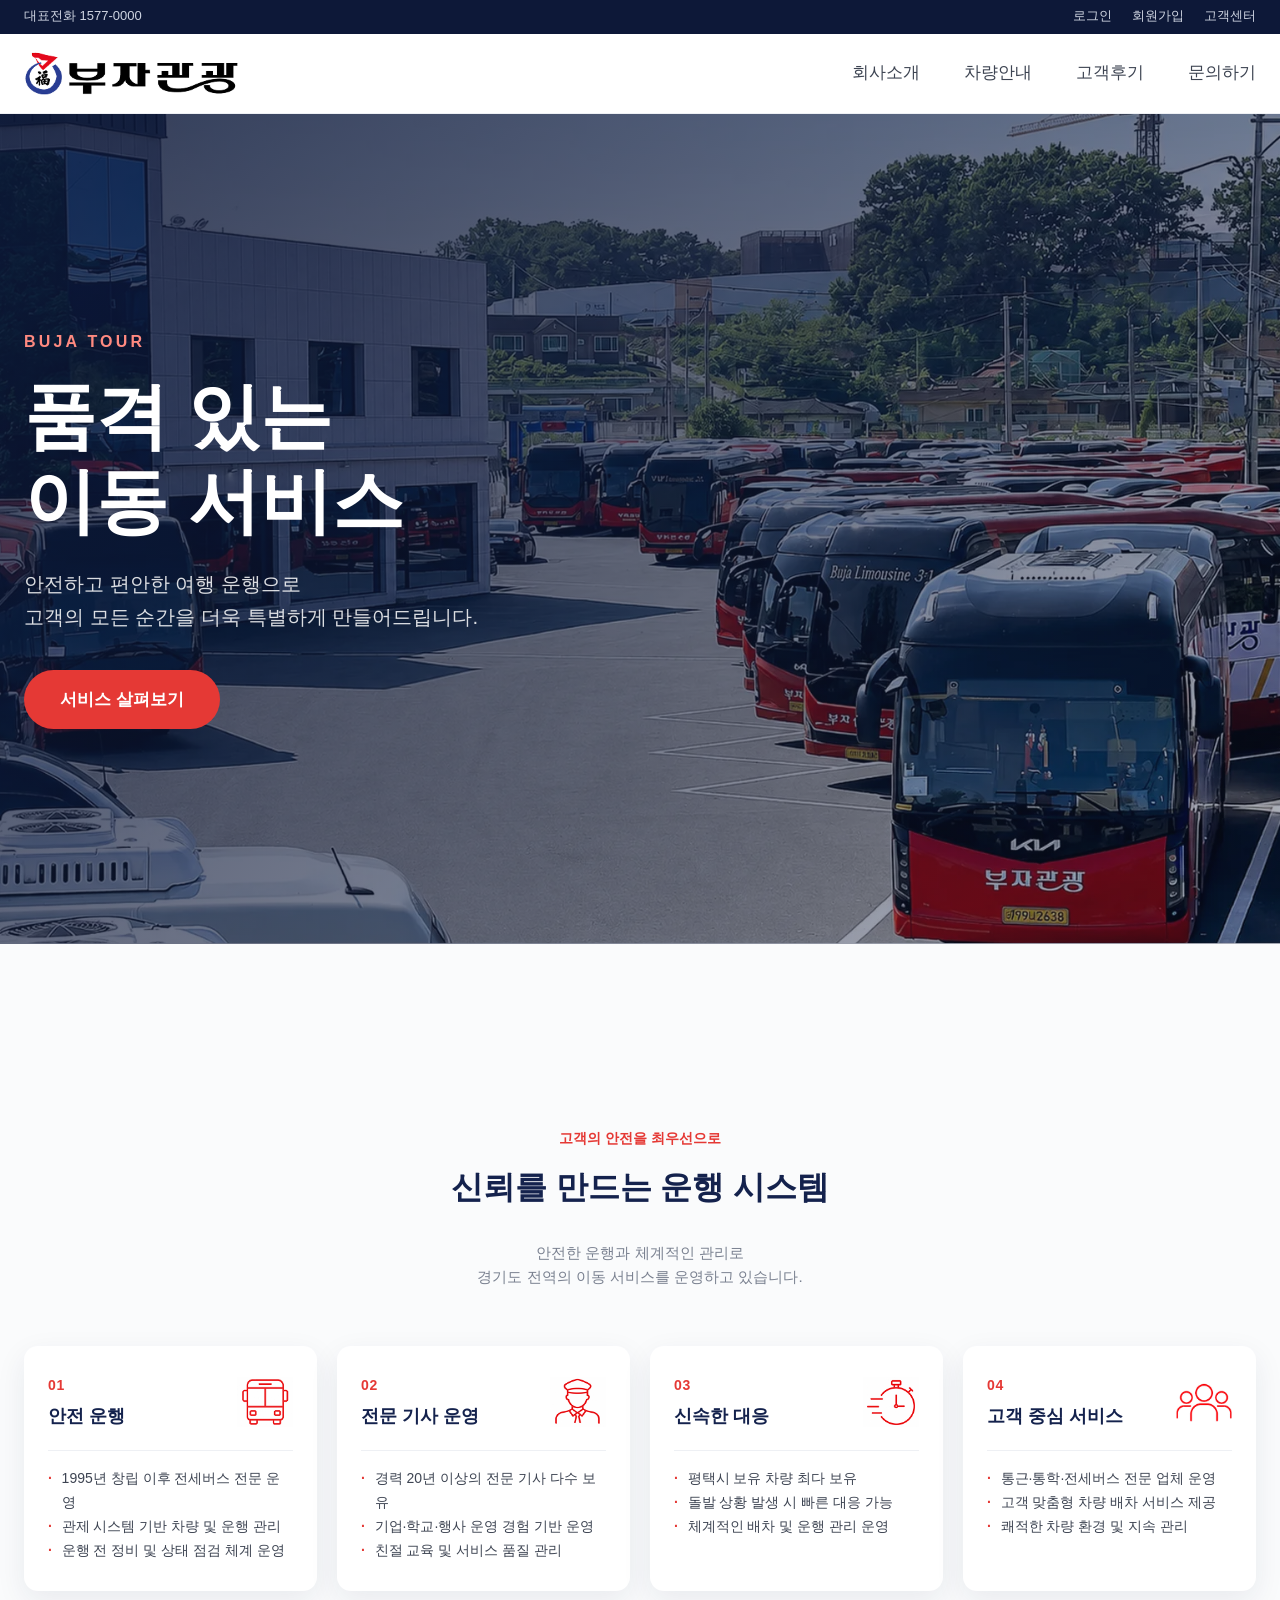
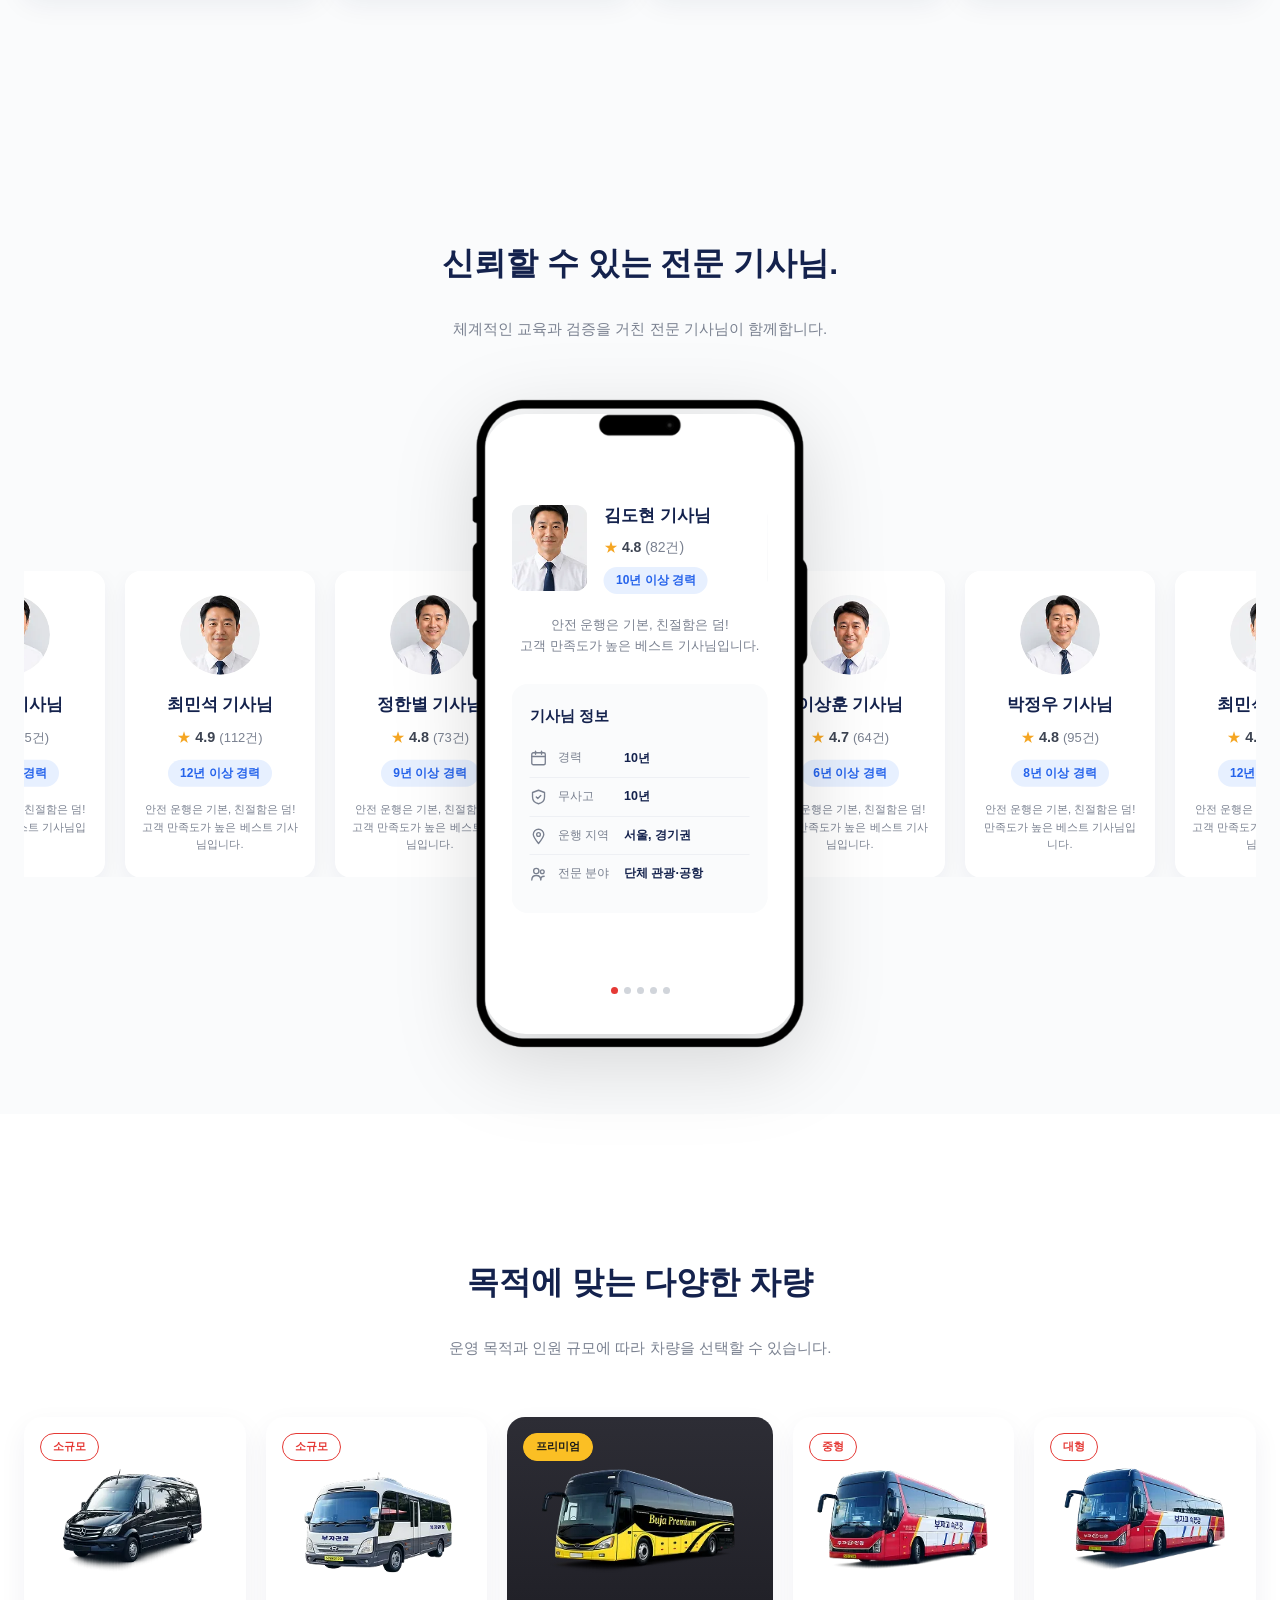
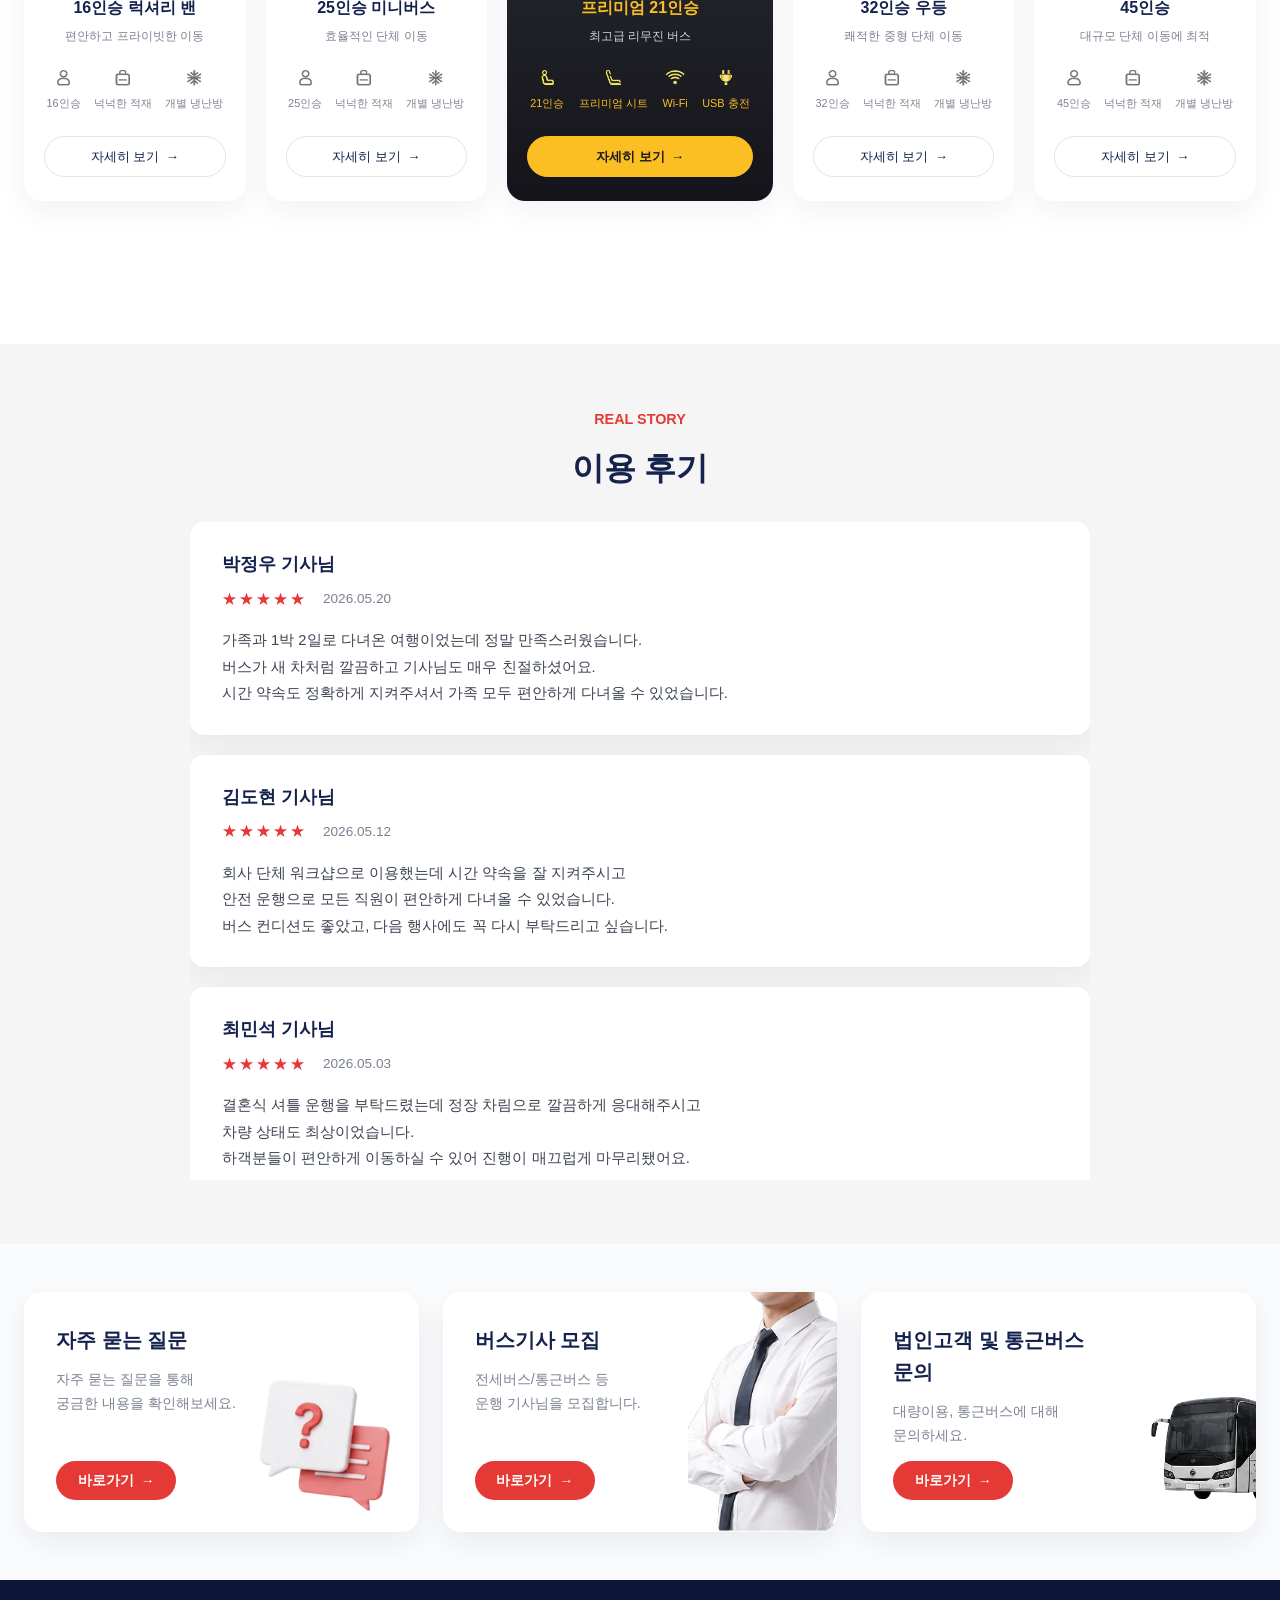
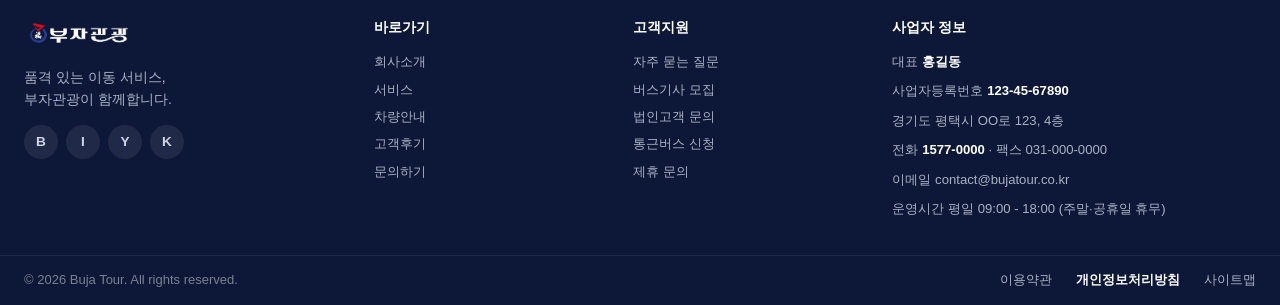
==== commit 2d9533eb: "히어로 텍스트 확대 및 이미지 WebP 전환 - 히어로 타이틀/서브타이틀/eyebrow 폰트 크기 확대 (정보 위계 유지) - 전체 이미지 PNG/JPG → WebP 변환 (39M" ====
--- a/index.html
+++ b/index.html
@@ -5,6 +5,15 @@
   <meta name="viewport" content="width=device-width, initial-scale=1.0">
   <title>부자관광 | 품격 있는 이동 서비스</title>
   <link rel="stylesheet" href="css/style.css">
+  <!-- Google tag (gtag.js) -->
+<script async src="https://www.googletagmanager.com/gtag/js?id=G-0L724MR1FL"></script>
+<script>
+  window.dataLayer = window.dataLayer || [];
+  function gtag(){dataLayer.push(arguments);}
+  gtag('js', new Date());
+
+  gtag('config', 'G-0L724MR1FL');
+</script>
 </head>
 <body>
 
@@ -24,7 +33,7 @@
   <header class="site-header">
     <div class="site-header__inner">
       <a href="index.html" class="site-header__brand">
-        <img src="assets/logo_img.png" alt="부자관광">
+        <img src="assets/logo_img.webp" alt="부자관광">
       </a>
       <nav class="nav">
         <ul class="nav__menu">
@@ -35,6 +44,13 @@
         </ul>
       </nav>
     </div>
+    <!-- Google Tag Manager -->
+    <script>(function(w,d,s,l,i){w[l]=w[l]||[];w[l].push({'gtm.start':
+    new Date().getTime(),event:'gtm.js'});var f=d.getElementsByTagName(s)[0],
+    j=d.createElement(s),dl=l!='dataLayer'?'&l='+l:'';j.async=true;j.src=
+    'https://www.googletagmanager.com/gtm.js?id='+i+dl;f.parentNode.insertBefore(j,f);
+    })(window,document,'script','dataLayer','GTM-MBCPP8CJ');</script>
+    <!-- End Google Tag Manager -->
   </header>
 
   <main>
@@ -72,7 +88,7 @@
                 <span class="feature__num">01</span>
                 <h3 class="feature__title">안전 운행</h3>
               </div>
-              <img class="feature__icon" src="assets/icon_1.png" alt="">
+              <img class="feature__icon" src="assets/icon_1.webp" alt="">
             </div>
             <ul class="feature__list">
               <li>1995년 창립 이후 전세버스 전문 운영</li>
@@ -87,7 +103,7 @@
                 <span class="feature__num">02</span>
                 <h3 class="feature__title">전문 기사 운영</h3>
               </div>
-              <img class="feature__icon" src="assets/icon_2.png" alt="">
+              <img class="feature__icon" src="assets/icon_2.webp" alt="">
             </div>
             <ul class="feature__list">
               <li>경력 20년 이상의 전문 기사 다수 보유</li>
@@ -102,7 +118,7 @@
                 <span class="feature__num">03</span>
                 <h3 class="feature__title">신속한 대응</h3>
               </div>
-              <img class="feature__icon" src="assets/icon_3.png" alt="">
+              <img class="feature__icon" src="assets/icon_3.webp" alt="">
             </div>
             <ul class="feature__list">
               <li>평택시 보유 차량 최다 보유</li>
@@ -117,7 +133,7 @@
                 <span class="feature__num">04</span>
                 <h3 class="feature__title">고객 중심 서비스</h3>
               </div>
-              <img class="feature__icon" src="assets/icon_4.png" alt="">
+              <img class="feature__icon" src="assets/icon_4.webp" alt="">
             </div>
             <ul class="feature__list">
               <li>통근·통학·전세버스 전문 업체 운영</li>
@@ -143,7 +159,7 @@
 
           <!-- Center phone (fixed, larger, shows extra 기사님 정보) -->
           <div class="phone" data-phone>
-            <img class="phone__frame" src="assets/mockup.png" alt="">
+            <img class="phone__frame" src="assets/mockup.webp" alt="">
             <div class="phone__screen">
               <div class="phone__viewport">
                 <div class="phone__track" data-phone-track></div>
@@ -164,26 +180,26 @@
         <div class="fleet">
           <article class="vehicle">
             <span class="vehicle__tag">소규모</span>
-            <div class="vehicle__img"><img src="assets/car_1.png" alt=""></div>
+            <div class="vehicle__img"><img src="assets/car_1.webp" alt=""></div>
             <h3 class="vehicle__name">16인승 럭셔리 밴</h3>
             <p class="vehicle__desc">편안하고 프라이빗한 이동</p>
             <ul class="vehicle__specs">
-              <li><img src="assets/car_icon1.png" alt=""><span>16인승</span></li>
-              <li><img src="assets/car_icon2.png" alt=""><span>넉넉한 적재</span></li>
-              <li><img src="assets/car_icon3.png" alt=""><span>개별 냉난방</span></li>
+              <li><img src="assets/car_icon1.webp" alt=""><span>16인승</span></li>
+              <li><img src="assets/car_icon2.webp" alt=""><span>넉넉한 적재</span></li>
+              <li><img src="assets/car_icon3.webp" alt=""><span>개별 냉난방</span></li>
             </ul>
             <a href="vehicles.html?v=16" class="vehicle__btn">자세히 보기</a>
           </article>
 
           <article class="vehicle">
             <span class="vehicle__tag">소규모</span>
-            <div class="vehicle__img"><img src="assets/car_1-1.png" alt=""></div>
+            <div class="vehicle__img"><img src="assets/car_1-1.webp" alt=""></div>
             <h3 class="vehicle__name">25인승 미니버스</h3>
             <p class="vehicle__desc">효율적인 단체 이동</p>
             <ul class="vehicle__specs">
-              <li><img src="assets/car_icon1.png" alt=""><span>25인승</span></li>
-              <li><img src="assets/car_icon2.png" alt=""><span>넉넉한 적재</span></li>
-              <li><img src="assets/car_icon3.png" alt=""><span>개별 냉난방</span></li>
+              <li><img src="assets/car_icon1.webp" alt=""><span>25인승</span></li>
+              <li><img src="assets/car_icon2.webp" alt=""><span>넉넉한 적재</span></li>
+              <li><img src="assets/car_icon3.webp" alt=""><span>개별 냉난방</span></li>
             </ul>
             <a href="vehicles.html?v=25" class="vehicle__btn">자세히 보기</a>
           </article>
@@ -191,40 +207,40 @@
           <!-- Featured premium card -->
           <article class="vehicle vehicle--featured">
             <span class="vehicle__tag vehicle__tag--featured">프리미엄</span>
-            <div class="vehicle__img"><img src="assets/car_3.png" alt=""></div>
+            <div class="vehicle__img"><img src="assets/car_3.webp" alt=""></div>
             <h3 class="vehicle__name">프리미엄 21인승</h3>
             <p class="vehicle__desc">최고급 리무진 버스</p>
             <ul class="vehicle__specs">
-              <li><img src="assets/car_icon4.png" alt=""><span>21인승</span></li>
-              <li><img src="assets/car_icon5.png" alt=""><span>프리미엄 시트</span></li>
-              <li><img src="assets/car_icon6.png" alt=""><span>Wi-Fi</span></li>
-              <li><img src="assets/car_icon7.png" alt=""><span>USB 충전</span></li>
+              <li><img src="assets/car_icon4.webp" alt=""><span>21인승</span></li>
+              <li><img src="assets/car_icon5.webp" alt=""><span>프리미엄 시트</span></li>
+              <li><img src="assets/car_icon6.webp" alt=""><span>Wi-Fi</span></li>
+              <li><img src="assets/car_icon7.webp" alt=""><span>USB 충전</span></li>
             </ul>
             <a href="vehicles.html?v=pr" class="vehicle__btn vehicle__btn--featured">자세히 보기</a>
           </article>
 
           <article class="vehicle">
             <span class="vehicle__tag">중형</span>
-            <div class="vehicle__img"><img src="assets/car_4-1.png" alt=""></div>
+            <div class="vehicle__img"><img src="assets/car_4-1.webp" alt=""></div>
             <h3 class="vehicle__name">32인승 우등</h3>
             <p class="vehicle__desc">쾌적한 중형 단체 이동</p>
             <ul class="vehicle__specs">
-              <li><img src="assets/car_icon1.png" alt=""><span>32인승</span></li>
-              <li><img src="assets/car_icon2.png" alt=""><span>넉넉한 적재</span></li>
-              <li><img src="assets/car_icon3.png" alt=""><span>개별 냉난방</span></li>
+              <li><img src="assets/car_icon1.webp" alt=""><span>32인승</span></li>
+              <li><img src="assets/car_icon2.webp" alt=""><span>넉넉한 적재</span></li>
+              <li><img src="assets/car_icon3.webp" alt=""><span>개별 냉난방</span></li>
             </ul>
             <a href="vehicles.html?v=32" class="vehicle__btn">자세히 보기</a>
           </article>
 
           <article class="vehicle">
             <span class="vehicle__tag">대형</span>
-            <div class="vehicle__img"><img src="assets/car_4.png" alt=""></div>
+            <div class="vehicle__img"><img src="assets/car_4.webp" alt=""></div>
             <h3 class="vehicle__name">45인승</h3>
             <p class="vehicle__desc">대규모 단체 이동에 최적</p>
             <ul class="vehicle__specs">
-              <li><img src="assets/car_icon1.png" alt=""><span>45인승</span></li>
-              <li><img src="assets/car_icon2.png" alt=""><span>넉넉한 적재</span></li>
-              <li><img src="assets/car_icon3.png" alt=""><span>개별 냉난방</span></li>
+              <li><img src="assets/car_icon1.webp" alt=""><span>45인승</span></li>
+              <li><img src="assets/car_icon2.webp" alt=""><span>넉넉한 적재</span></li>
+              <li><img src="assets/car_icon3.webp" alt=""><span>개별 냉난방</span></li>
             </ul>
             <a href="vehicles.html?v=45" class="vehicle__btn">자세히 보기</a>
           </article>
@@ -254,7 +270,7 @@
               <p class="cta-card__text">자주 묻는 질문을 통해<br>궁금한 내용을 확인해보세요.</p>
               <span class="cta-card__btn">바로가기</span>
             </div>
-            <img src="assets/box_icon_1.png" alt="" class="cta-card__img">
+            <img src="assets/box_icon_1.webp" alt="" class="cta-card__img">
           </a>
 
           <a href="inquiry.html?tab=driver" class="cta-card cta-card--driver">
@@ -263,7 +279,7 @@
               <p class="cta-card__text">전세버스/통근버스 등<br>운행 기사님을 모집합니다.</p>
               <span class="cta-card__btn">바로가기</span>
             </div>
-            <img src="assets/box_icon_2.png" alt="" class="cta-card__img">
+            <img src="assets/box_icon_2.webp" alt="" class="cta-card__img">
           </a>
 
           <a href="inquiry.html?tab=b2b" class="cta-card cta-card--corp">
@@ -272,7 +288,7 @@
               <p class="cta-card__text">대량이용, 통근버스에 대해<br>문의하세요.</p>
               <span class="cta-card__btn">바로가기</span>
             </div>
-            <img src="assets/box_icon_3.png" alt="" class="cta-card__img">
+            <img src="assets/box_icon_3.webp" alt="" class="cta-card__img">
           </a>
         </div>
       </div>
@@ -283,7 +299,7 @@
   <footer class="site-footer">
     <div class="container site-footer__inner">
       <div class="site-footer__brand">
-        <img src="assets/footer_logo.png" alt="부자관광" class="site-footer__logo">
+        <img src="assets/footer_logo.webp" alt="부자관광" class="site-footer__logo">
         <p class="site-footer__tagline">품격 있는 이동 서비스,<br>부자관광이 함께합니다.</p>
         <div class="site-footer__social">
           <a href="#" aria-label="블로그">B</a>
--- a/css/style.css
+++ b/css/style.css
@@ -178,21 +178,26 @@
 }
 .hero__eyebrow {
   letter-spacing: 0.2em;
-  font-size: 0.8125rem;
+  font-size: 1rem;
   color: #ff8a80;
-  margin: 0 0 1rem;
+  margin: 0 0 1.25rem;
   font-weight: 600;
 }
 .hero__title {
-  font-size: clamp(2rem, 5vw, 3.5rem);
+  font-size: clamp(2.75rem, 6.5vw, 4.5rem);
   font-weight: 800;
-  margin: 0 0 1.25rem;
-  line-height: 1.2;
+  margin: 0 0 1.5rem;
+  line-height: 1.18;
 }
 .hero__subtitle {
+  font-size: clamp(1.125rem, 1.6vw, 1.375rem);
+  line-height: 1.6;
+  color: rgba(255, 255, 255, 0.85);
+  margin: 0 0 2.25rem;
+}
+.hero .btn--primary {
   font-size: 1.0625rem;
-  color: rgba(255, 255, 255, 0.85);
-  margin: 0 0 2rem;
+  padding: 1rem 2.25rem;
 }
 
 /* ========== Section heading ========== */
